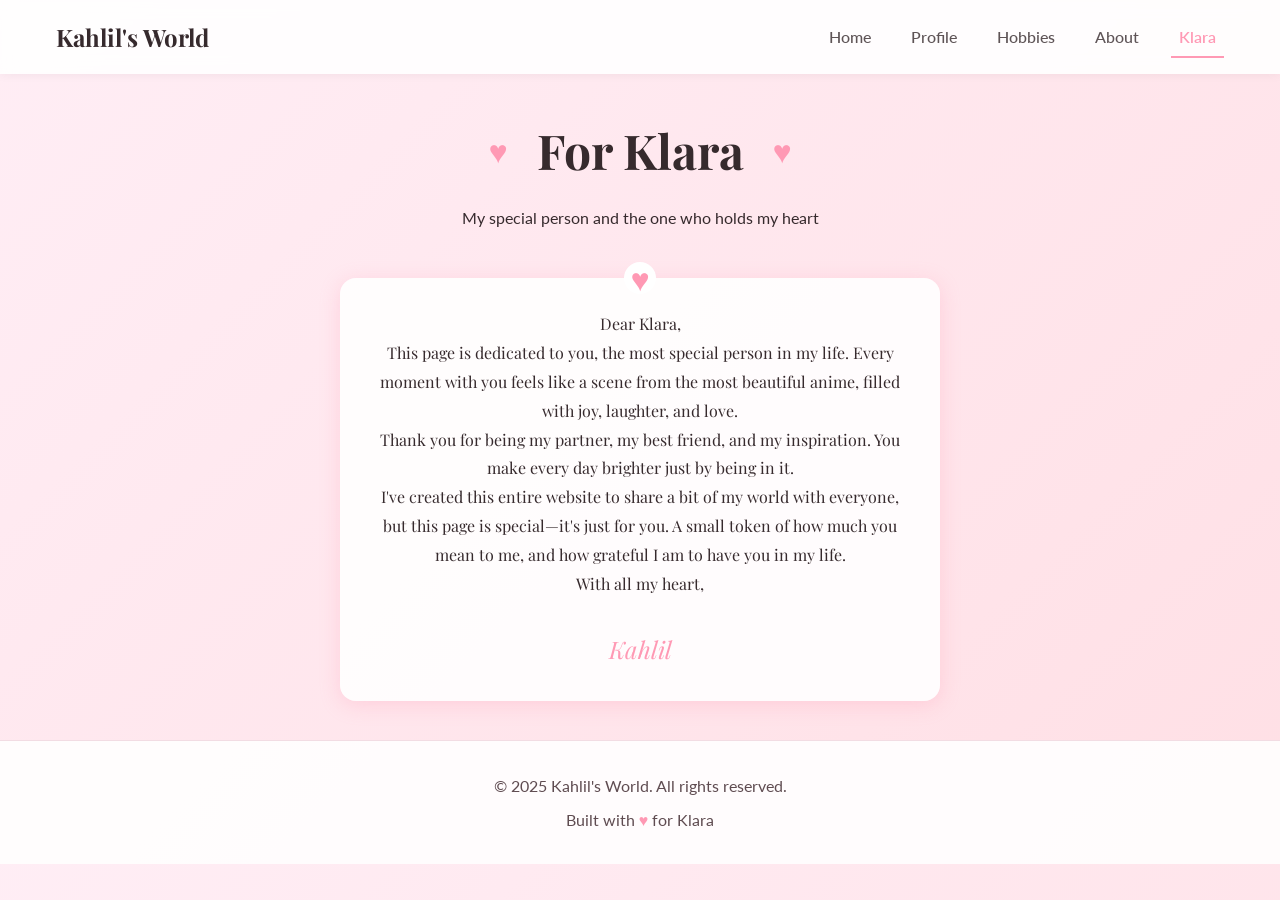
==== public/lovable.html @ 91646321 "Refactor: Update UI components Update the UI components to improve the overall look and feel." ====
<!DOCTYPE html>
<html lang="en">
<head>
    <meta charset="UTF-8">
    <meta name="viewport" content="width=device-width, initial-scale=1.0">
    <title>For Klara - Kahlil's World</title>
    <link rel="stylesheet" href="https://fonts.googleapis.com/css2?family=Playfair+Display:wght@400;500;600;700&display=swap">
    <link rel="stylesheet" href="https://fonts.googleapis.com/css2?family=Lato:wght@300;400;700&display=swap">
    <link rel="stylesheet" href="https://fonts.googleapis.com/css2?family=M+PLUS+Rounded+1c:wght@300;400;500;700&display=swap">
    <link rel="stylesheet" href="styles.css">
    <style>
        /* Additional page-specific styles for Klara's page */
        .lovable-page {
            background: linear-gradient(135deg, rgba(255,220,235,0.5) 0%, rgba(255,192,203,0.5) 100%);
        }
        
        .lovable-header {
            text-align: center;
            margin-bottom: 3rem;
        }
        
        .heart-title {
            font-size: 3rem;
            margin-bottom: 1rem;
            position: relative;
            display: inline-block;
        }
        
        .heart-title::before,
        .heart-title::after {
            content: "♥";
            color: #FF99B4;
            position: absolute;
            top: 50%;
            transform: translateY(-50%);
            font-size: 2rem;
        }
        
        .heart-title::before {
            left: -3rem;
        }
        
        .heart-title::after {
            right: -3rem;
        }
        
        .love-message {
            max-width: 600px;
            margin: 0 auto;
            padding: 2rem;
            background-color: rgba(255, 255, 255, 0.9);
            border-radius: 1rem;
            box-shadow: 0 4px 20px rgba(255, 153, 180, 0.3);
            text-align: center;
            position: relative;
        }
        
        .love-message::before {
            content: "♥";
            position: absolute;
            top: -1rem;
            left: 50%;
            transform: translateX(-50%);
            color: #FF99B4;
            font-size: 2rem;
            background: white;
            width: 2rem;
            height: 2rem;
            border-radius: 50%;
            display: flex;
            align-items: center;
            justify-content: center;
        }
        
        .love-letter {
            font-family: 'Playfair Display', serif;
            line-height: 1.8;
            margin-bottom: 2rem;
        }
        
        .signature {
            font-family: 'Playfair Display', serif;
            font-style: italic;
            font-size: 1.5rem;
            margin-top: 2rem;
            color: #FF99B4;
        }
    </style>
</head>
<body class="heart-cursor lovable-page">
    <nav class="navbar">
        <div class="container">
            <a href="index.html" class="logo">Kahlil's World</a>
            <div class="nav-links">
                <a href="index.html" class="nav-link">Home</a>
                <a href="profile.html" class="nav-link">Profile</a>
                <a href="hobbies.html" class="nav-link">Hobbies</a>
                <a href="about.html" class="nav-link">About</a>
                <a href="lovable.html" class="nav-link special active">Klara</a>
            </div>
        </div>
    </nav>
    
    <main class="main">
        <div class="page-container">
            <div class="lovable-header">
                <h1 class="heart-title">For Klara</h1>
                <p class="subtitle">My special person and the one who holds my heart</p>
            </div>
            
            <div class="love-message">
                <div class="love-letter">
                    <p>Dear Klara,</p>
                    <p>
                        This page is dedicated to you, the most special person in my life. 
                        Every moment with you feels like a scene from the most beautiful anime, 
                        filled with joy, laughter, and love.
                    </p>
                    <p>
                        Thank you for being my partner, my best friend, and my inspiration. 
                        You make every day brighter just by being in it.
                    </p>
                    <p>
                        I've created this entire website to share a bit of my world with everyone, 
                        but this page is special—it's just for you. A small token of how much you 
                        mean to me, and how grateful I am to have you in my life.
                    </p>
                    <p>
                        With all my heart,
                    </p>
                </div>
                <div class="signature">Kahlil</div>
            </div>
        </div>
    </main>
    
    <footer class="footer">
        <div class="container">
            <div class="footer-content">
                <p>© 2025 Kahlil's World. All rights reserved.</p>
                <p>Built with <span class="heart">♥</span> for Klara</p>
            </div>
        </div>
    </footer>
</body>
</html>
---- public/styles.css ----
/* Base styles */
:root {
  --background: #fffafb;
  --foreground: #362a2d;
  --card: #fffafb;
  --card-foreground: #362a2d;
  --popover: #ffffff;
  --popover-foreground: #362a2d;
  --primary: #ff99b4;
  --primary-foreground: #ffffff;
  --secondary: #fff9cc;
  --secondary-foreground: #33302b;
  --muted: #f8e6ea;
  --muted-foreground: #5f4c51;
  --accent: #e9ddff;
  --accent-foreground: #3d3147;
  --destructive: #f43f5e;
  --destructive-foreground: #f8fafc;
  --border: #f2dce3;
  --input: #f2dce3;
  --ring: #ff99b4;
  --radius: 0.75rem;
  
  /* Anime theme colors */
  --anime-pink: #ff99b4;
  --anime-rose: #ff7096;
  --anime-blue: #9cd3ff;
  --anime-purple: #c7a0ff;
  --anime-cream: #fff9e0;
  --anime-yellow: #ffe799;
  --anime-mint: #c2f0e3;
}

* {
  margin: 0;
  padding: 0;
  box-sizing: border-box;
}

html {
  scroll-behavior: smooth;
}

body {
  font-family: 'Lato', sans-serif;
  background-color: var(--background);
  color: var(--foreground);
  line-height: 1.6;
  background-image: 
    linear-gradient(to right, rgba(255,214,224,0.3) 1px, transparent 1px),
    linear-gradient(to bottom, rgba(255,214,224,0.3) 1px, transparent 1px);
  background-size: 20px 20px;
}

h1, h2, h3, h4 {
  font-family: 'Playfair Display', serif;
  font-weight: 700;
}

a {
  text-decoration: none;
  color: inherit;
}

.container {
  width: 100%;
  max-width: 1200px;
  margin: 0 auto;
  padding: 0 1rem;
}

/* Heart cursor */
.heart-cursor {
  cursor: url("data:image/svg+xml;utf8,<svg xmlns='http://www.w3.org/2000/svg' width='24' height='24' viewBox='0 0 24 24' fill='%23FFD6E0' stroke='%23FF99B4' stroke-width='2'><path d='M20.84 4.61a5.5 5.5 0 0 0-7.78 0L12 5.67l-1.06-1.06a5.5 5.5 0 0 0-7.78 7.78l1.06 1.06L12 21.23l7.78-7.78 1.06-1.06a5.5 5.5 0 0 0 0-7.78z'></path></svg>"), auto;
}

/* Navbar */
.navbar {
  position: fixed;
  top: 0;
  left: 0;
  right: 0;
  background-color: rgba(255, 255, 255, 0.9);
  backdrop-filter: blur(8px);
  -webkit-backdrop-filter: blur(8px);
  z-index: 100;
  box-shadow: 0 1px 10px rgba(0, 0, 0, 0.05);
  padding: 1rem 0;
}

.navbar .container {
  display: flex;
  justify-content: space-between;
  align-items: center;
}

.logo {
  font-family: 'Playfair Display', serif;
  font-size: 1.5rem;
  font-weight: 700;
  color: var(--foreground);
  transition: color 0.3s;
}

.logo:hover {
  color: var(--anime-pink);
}

.nav-links {
  display: flex;
  gap: 1.5rem;
}

.nav-link {
  position: relative;
  padding: 0.5rem;
  color: var(--foreground);
  opacity: 0.8;
  font-weight: 500;
  transition: opacity 0.3s;
}

.nav-link::after {
  content: '';
  position: absolute;
  bottom: 0;
  left: 0;
  width: 0;
  height: 2px;
  background-color: var(--anime-pink);
  transition: width 0.3s;
}

.nav-link:hover {
  opacity: 1;
}

.nav-link:hover::after {
  width: 100%;
}

.nav-link.active {
  opacity: 1;
  font-weight: 600;
}

.nav-link.active::after {
  width: 100%;
}

.nav-link.special {
  color: var(--anime-pink);
}

/* Main content area */
.main {
  padding-top: 5rem;
  min-height: calc(100vh - 4rem - 6rem); /* navbar and footer heights */
}

/* Footer */
.footer {
  background-color: rgba(255, 255, 255, 0.9);
  padding: 2rem 0;
  border-top: 1px solid var(--border);
}

.footer-content {
  display: flex;
  flex-direction: column;
  justify-content: center;
  align-items: center;
  gap: 0.5rem;
  text-align: center;
  color: var(--muted-foreground);
}

.heart {
  color: var(--anime-pink);
  animation: heartbeat 1.5s infinite;
}

/* Page container */
.page-container {
  padding: 2rem 1rem;
}

.max-width-container {
  max-width: 1000px;
  margin: 0 auto;
}

/* Page header */
.page-header {
  display: flex;
  align-items: center;
  margin-bottom: 2.5rem;
  padding-bottom: 1rem;
  border-bottom: 1px solid var(--border);
}

.page-header-icon {
  margin-right: 1rem;
}

.icon-pink {
  color: var(--anime-pink);
}

.icon-blue {
  color: var(--anime-blue);
}

.icon-purple {
  color: var(--anime-purple);
}

.page-title {
  font-size: 2.5rem;
  margin-bottom: 0.5rem;
}

.page-subtitle {
  color: var(--muted-foreground);
  font-size: 1.1rem;
}

/* Hero section (index page) */
.hero-section {
  position: relative;
  height: 100vh;
  display: flex;
  align-items: center;
  justify-content: center;
  overflow: hidden;
}

.hero-background {
  position: absolute;
  inset: 0;
  background: linear-gradient(to right, rgba(255,153,180,0.2), rgba(199,160,255,0.2));
  animation: pulse-soft 10s infinite;
}

.floating-hearts-container {
  position: absolute;
  inset: 0;
  pointer-events: none;
  overflow: hidden;
}

.floating-heart {
  position: absolute;
  opacity: 0;
  animation: heart-float 3s ease-out forwards;
}

.hero-content {
  position: relative;
  text-align: center;
  z-index: 10;
  padding: 0 1rem;
}

.hero-title {
  font-size: 3rem;
  margin-bottom: 1.5rem;
  line-height: 1.2;
}

.hero-title span {
  display: block;
}

.gradient-text {
  background: linear-gradient(to right, var(--anime-pink), var(--anime-purple));
  -webkit-background-clip: text;
  background-clip: text;
  color: transparent;
}

.hero-subtitle {
  font-size: 1.25rem;
  max-width: 36rem;
  margin: 0 auto 2.5rem;
  color: var(--muted-foreground);
}

.hero-buttons {
  display: flex;
  flex-wrap: wrap;
  justify-content: center;
  gap: 1rem;
}

/* Feature cards (index page) */
.features-section {
  padding: 5rem 0;
  background-color: rgba(255, 249, 224, 0.3);
}

.section-title {
  text-align: center;
  font-size: 2.5rem;
  margin-bottom: 3rem;
}

.feature-cards {
  display: grid;
  grid-template-columns: repeat(auto-fit, minmax(250px, 1fr));
  gap: 2rem;
}

.feature-card {
  border-radius: var(--radius);
  padding: 1.5rem;
  transition: all 0.3s;
  animation: float 6s ease-in-out infinite;
}

.pink-hover {
  background-color: rgba(255, 153, 180, 0.1);
}

.pink-hover:hover {
  background-color: rgba(255, 153, 180, 0.2);
}

.blue-hover {
  background-color: rgba(156, 211, 255, 0.1);
}

.blue-hover:hover {
  background-color: rgba(156, 211, 255, 0.2);
}

.purple-hover {
  background-color: rgba(199, 160, 255, 0.1);
}

.purple-hover:hover {
  background-color: rgba(199, 160, 255, 0.2);
}

.card-title {
  font-size: 1.5rem;
  margin-bottom: 0.75rem;
}

.card-description {
  color: var(--muted-foreground);
  margin-bottom: 1rem;
}

.card-link {
  display: flex;
  align-items: center;
  color: var(--primary);
  font-weight: 500;
}

.card-link svg {
  margin-left: 0.5rem;
}

/* Special section (index page) */
.special-section {
  padding: 5rem 0;
}

.special-card {
  background-color: white;
  border-radius: var(--radius);
  box-shadow: 0 4px 20px rgba(0, 0, 0, 0.05);
  overflow: hidden;
  display: flex;
  flex-direction: column;
}

@media (min-width: 768px) {
  .special-card {
    flex-direction: row;
  }
}

.special-content {
  flex: 1;
  padding: 2rem;
  display: flex;
  flex-direction: column;
  justify-content: center;
}

.special-title {
  font-size: 2rem;
  margin-bottom: 1rem;
}

.special-description {
  color: var(--muted-foreground);
  margin-bottom: 1.5rem;
  font-size: 1.1rem;
}

.special-link {
  display: inline-flex;
  align-items: center;
  color: var(--anime-pink);
  font-weight: 500;
  transition: color 0.3s;
}

.special-link:hover {
  color: var(--anime-rose);
}

.special-link svg {
  margin-left: 0.5rem;
}

.special-visual {
  flex: 1;
  background: linear-gradient(to bottom right, var(--anime-pink), var(--anime-purple));
  display: flex;
  align-items: center;
  justify-content: center;
  padding: 2rem;
  min-height: 16rem;
}

.heart-icon {
  color: white;
  animation: pulse-soft 3s infinite;
}

/* Profile page styles */
.profile-card {
  background-color: rgba(255, 255, 255, 0.9);
  backdrop-filter: blur(10px);
  border-radius: var(--radius);
  overflow: hidden;
  box-shadow: 0 4px 20px rgba(0, 0, 0, 0.05);
  display: flex;
  flex-direction: column;
}

@media (min-width: 768px) {
  .profile-card {
    flex-direction: row;
  }
}

.profile-left {
  padding: 1.5rem;
  display: flex;
  flex-direction: column;
  align-items: center;
  justify-content: center;
  background: linear-gradient(to bottom, rgba(255, 153, 180, 0.5), rgba(199, 160, 255, 0.5));
}

@media (min-width: 768px) {
  .profile-left {
    width: 33.333%;
  }
}

.profile-image-container {
  position: relative;
  margin-bottom: 1rem;
}

.profile-image {
  width: 12rem;
  height: 12rem;
  border-radius: 50%;
  border: 4px solid white;
  overflow: hidden;
}

.profile-initial {
  width: 100%;
  height: 100%;
  display: flex;
  align-items: center;
  justify-content: center;
  background: linear-gradient(to bottom right, var(--anime-blue), var(--anime-purple));
  color: white;
  font-size: 5rem;
  font-weight: 700;
}

.profile-badge {
  position: absolute;
  bottom: -0.5rem;
  right: -0.5rem;
  background-color: var(--anime-pink);
  border-radius: 50%;
  padding: 0.5rem;
  display: flex;
  align-items: center;
  justify-content: center;
}

.profile-badge svg {
  width: 1.5rem;
  height: 1.5rem;
  color: white;
}

.profile-name {
  font-size: 1.5rem;
  text-align: center;
}

.profile-right {
  padding: 1.5rem;
  flex: 1;
}

@media (min-width: 768px) {
  .profile-right {
    padding: 2rem;
  }
}

.section-title {
  font-size: 1.25rem;
  padding-bottom: 0.5rem;
  margin-bottom: 1rem;
  border-bottom: 1px solid rgba(255, 153, 180, 0.3);
}

.profile-details {
  display: flex;
  flex-direction: column;
  gap: 1rem;
  margin-bottom: 2rem;
}

.profile-detail {
  display: flex;
  align-items: center;
}

.detail-icon {
  margin-right: 0.75rem;
}

.detail-label {
  font-size: 0.875rem;
  color: var(--muted-foreground);
}

.detail-value {
  font-weight: 500;
}

.about-me-section {
  margin-top: 2rem;
}

.about-text {
  color: rgba(var(--foreground), 0.8);
  line-height: 1.8;
}

/* Hobbies page styles */
.hobby-cards {
  display: grid;
  grid-template-columns: repeat(auto-fit, minmax(250px, 1fr));
  gap: 2rem;
  margin-bottom: 4rem;
}

.hobby-card {
  border-radius: var(--radius);
  padding: 1.5rem;
  text-align: center;
  transition: all 0.3s;
  animation: float 6s ease-in-out infinite;
}

.pink-bg {
  background-color: rgba(255, 153, 180, 0.1);
}

.pink-bg:hover {
  background-color: rgba(255, 153, 180, 0.2);
}

.blue-bg {
  background-color: rgba(156, 211, 255, 0.1);
}

.blue-bg:hover {
  background-color: rgba(156, 211, 255, 0.2);
}

.purple-bg {
  background-color: rgba(199, 160, 255, 0.1);
}

.purple-bg:hover {
  background-color: rgba(199, 160, 255, 0.2);
}

.hobby-icon {
  margin-bottom: 1rem;
  display: flex;
  justify-content: center;
}

.hobby-title {
  font-size: 1.25rem;
  margin-bottom: 0.75rem;
}

.hobby-description {
  color: var(--muted-foreground);
}

.favorites-section {
  background-color: rgba(255, 255, 255, 0.8);
  backdrop-filter: blur(10px);
  border-radius: var(--radius);
  padding: 2rem;
  border: 1px solid rgba(255, 153, 180, 0.3);
  box-shadow: 0 4px 15px rgba(0, 0, 0, 0.05);
}

.favorites-title {
  font-size: 1.5rem;
  text-align: center;
  margin-bottom: 2rem;
}

.favorites-lists {
  display: grid;
  grid-template-columns: repeat(auto-fit, minmax(200px, 1fr));
  gap: 2rem;
}

.list-title {
  font-size: 1.125rem;
  text-align: center;
  margin-bottom: 0.75rem;
}

.favorites-items {
  list-style: none;
}

.favorite-item {
  display: flex;
  align-items: center;
  margin-bottom: 0.5rem;
}

.favorite-item::before {
  content: '';
  display: inline-block;
  width: 0.5rem;
  height: 0.5rem;
  background-color: var(--anime-pink);
  border-radius: 50%;
  margin-right: 0.5rem;
}

/* About page styles */
.about-grid {
  display: grid;
  grid-template-columns: repeat(auto-fit, minmax(300px, 1fr));
  gap: 2rem;
  margin-bottom: 3rem;
}

.about-card {
  background-color: rgba(255, 255, 255, 0.9);
  backdrop-filter: blur(10px);
  border-radius: var(--radius);
  overflow: hidden;
  box-shadow: 0 4px 15px rgba(0, 0, 0, 0.05);
  padding: 1.5rem;
}

.about-card-header {
  display: flex;
  align-items: center;
  margin-bottom: 1rem;
}

.about-card-header svg {
  margin-right: 0.75rem;
}

.about-card-title {
  font-size: 1.5rem;
}

.about-card-text {
  color: rgba(var(--foreground), 0.8);
  line-height: 1.8;
  margin-bottom: 1rem;
}

.quote-box {
  padding: 1rem;
  border-radius: 0.5rem;
}

.quote-box.blue {
  background-color: rgba(156, 211, 255, 0.1);
}

.quote-box.purple {
  background-color: rgba(199, 160, 255, 0.1);
}

.quote-text {
  font-style: italic;
  font-size: 0.875rem;
}

.more-about-section {
  background-color: rgba(255, 255, 255, 0.8);
  backdrop-filter: blur(10px);
  border-radius: var(--radius);
  padding: 2rem;
  border: 1px solid rgba(255, 153, 180, 0.3);
  box-shadow: 0 4px 15px rgba(0, 0, 0, 0.05);
}

.more-about-title {
  font-size: 1.5rem;
  text-align: center;
  margin-bottom: 1.5rem;
}

.about-facts {
  display: grid;
  grid-template-columns: repeat(auto-fit, minmax(200px, 1fr));
  gap: 1.5rem;
}

.fact-card {
  border-radius: 0.5rem;
  padding: 1rem;
}

.fact-card.cream {
  background-color: rgba(255, 249, 224, 0.5);
}

.fact-card.pink {
  background-color: rgba(255, 153, 180, 0.2);
}

.fact-card.blue {
  background-color: rgba(156, 211, 255, 0.2);
}

.fact-card.purple {
  background-color: rgba(199, 160, 255, 0.2);
}

.fact-card.yellow {
  background-color: rgba(255, 231, 153, 0.3);
}

.fact-card.mint {
  background-color: rgba(194, 240, 227, 0.5);
}

.fact-title {
  font-weight: 700;
  margin-bottom: 0.5rem;
}

.fact-text {
  font-size: 0.875rem;
}

.fact-text.italic {
  font-style: italic;
}

/* Button styles */
.anime-button {
  display: inline-flex;
  align-items: center;
  background-color: var(--anime-pink);
  color: white;
  padding: 0.75rem 1.5rem;
  border-radius: 9999px;
  font-weight: 500;
  box-shadow: 0 4px 10px rgba(255, 153, 180, 0.3);
  transition: all 0.3s;
}

.anime-button:hover {
  background-color: var(--anime-rose);
  box-shadow: 0 6px 15px rgba(255, 153, 180, 0.4);
}

.anime-button svg {
  margin-left: 0.5rem;
}

.anime-button.purple {
  background-color: var(--anime-purple);
  box-shadow: 0 4px 10px rgba(199, 160, 255, 0.3);
}

.anime-button.purple:hover {
  background-color: #b68dff;
  box-shadow: 0 6px 15px rgba(199, 160, 255, 0.4);
}

.anime-button.purple svg {
  margin-right: 0.5rem;
  margin-left: 0;
}

/* Animations */
@keyframes float {
  0%, 100% {
    transform: translateY(0);
  }
  50% {
    transform: translateY(-10px);
  }
}

@keyframes pulse-soft {
  0%, 100% {
    opacity: 1;
  }
  50% {
    opacity: 0.8;
  }
}

@keyframes heartbeat {
  0%, 100% {
    transform: scale(1);
  }
  50% {
    transform: scale(1.2);
  }
}

@keyframes heart-float {
  0% {
    opacity: 0;
    transform: translate(0, 0);
  }
  10% {
    opacity: 1;
  }
  100% {
    opacity: 0;
    transform: translate(var(--tx, 100px), var(--ty, -100px));
  }
}

/* Fade-in animations for index page */
.fade-in {
  opacity: 0;
  transform: translateY(20px);
  transition: opacity 1s ease, transform 1s ease;
}

.fade-in.visible {
  opacity: 1;
  transform: translateY(0);
}

/* Responsive adjustments */
@media (max-width: 768px) {
  .hero-title {
    font-size: 2.5rem;
  }
  
  .hero-subtitle {
    font-size: 1.1rem;
  }
  
  .page-title {
    font-size: 2rem;
  }
  
  .section-title {
    font-size: 2rem;
  }
  
  .special-title {
    font-size: 1.5rem;
  }
}

@media (max-width: 480px) {
  .hero-title {
    font-size: 2rem;
  }
  
  .hero-buttons {
    flex-direction: column;
    align-items: center;
  }
  
  .nav-links {
    gap: 0.75rem;
  }
  
  .nav-link {
    font-size: 0.875rem;
  }
}
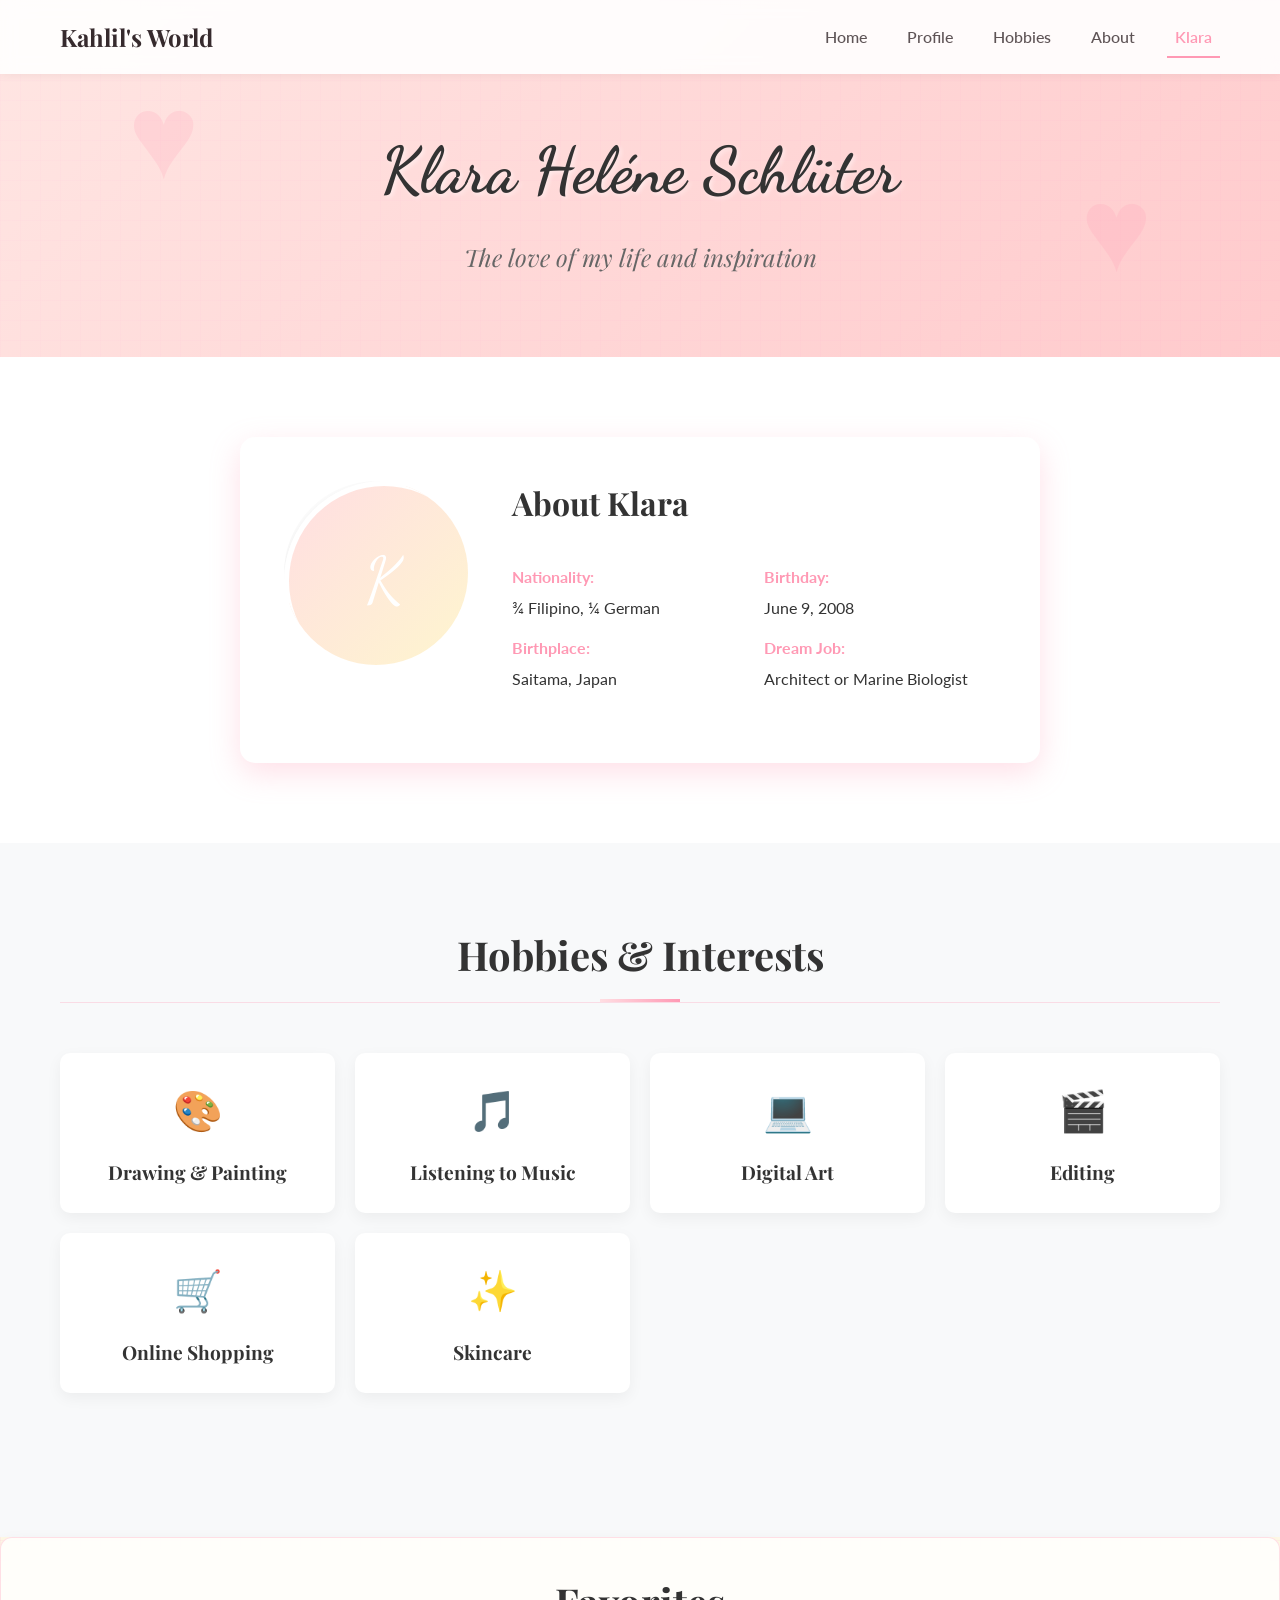
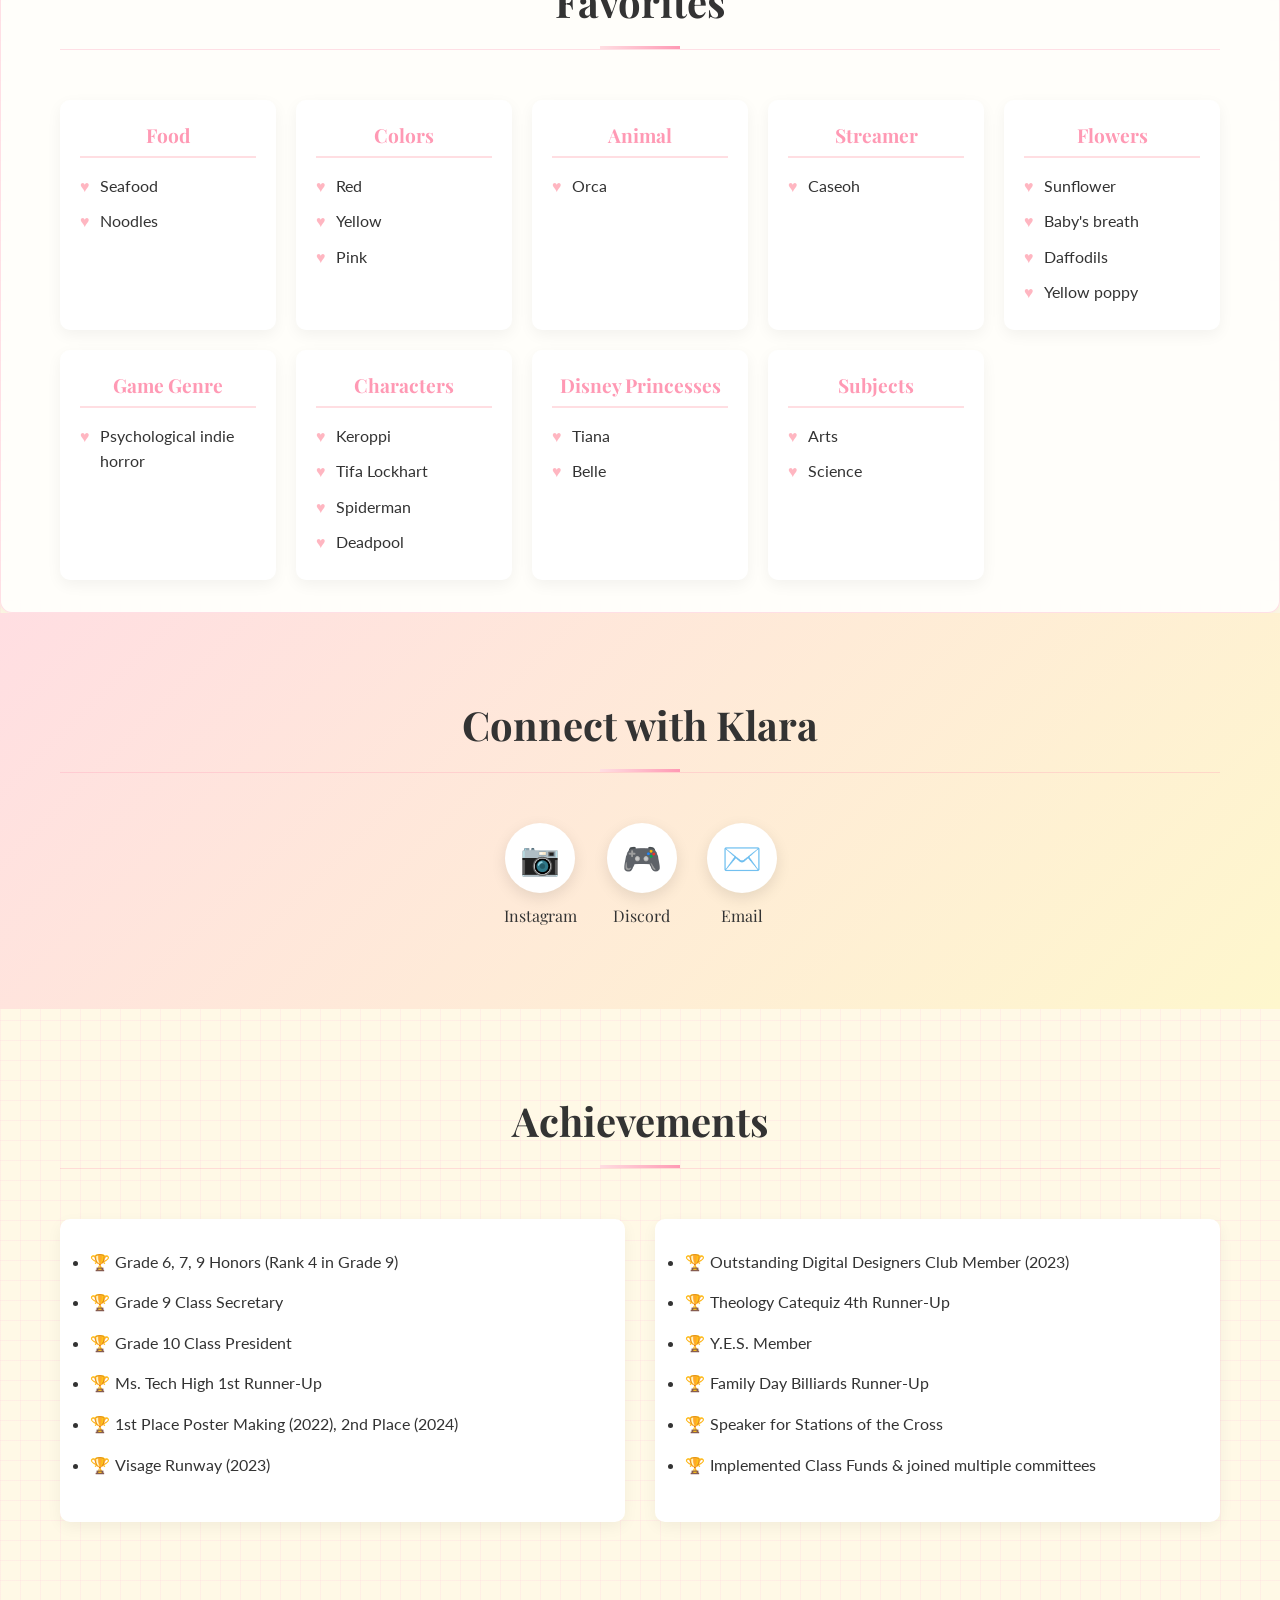
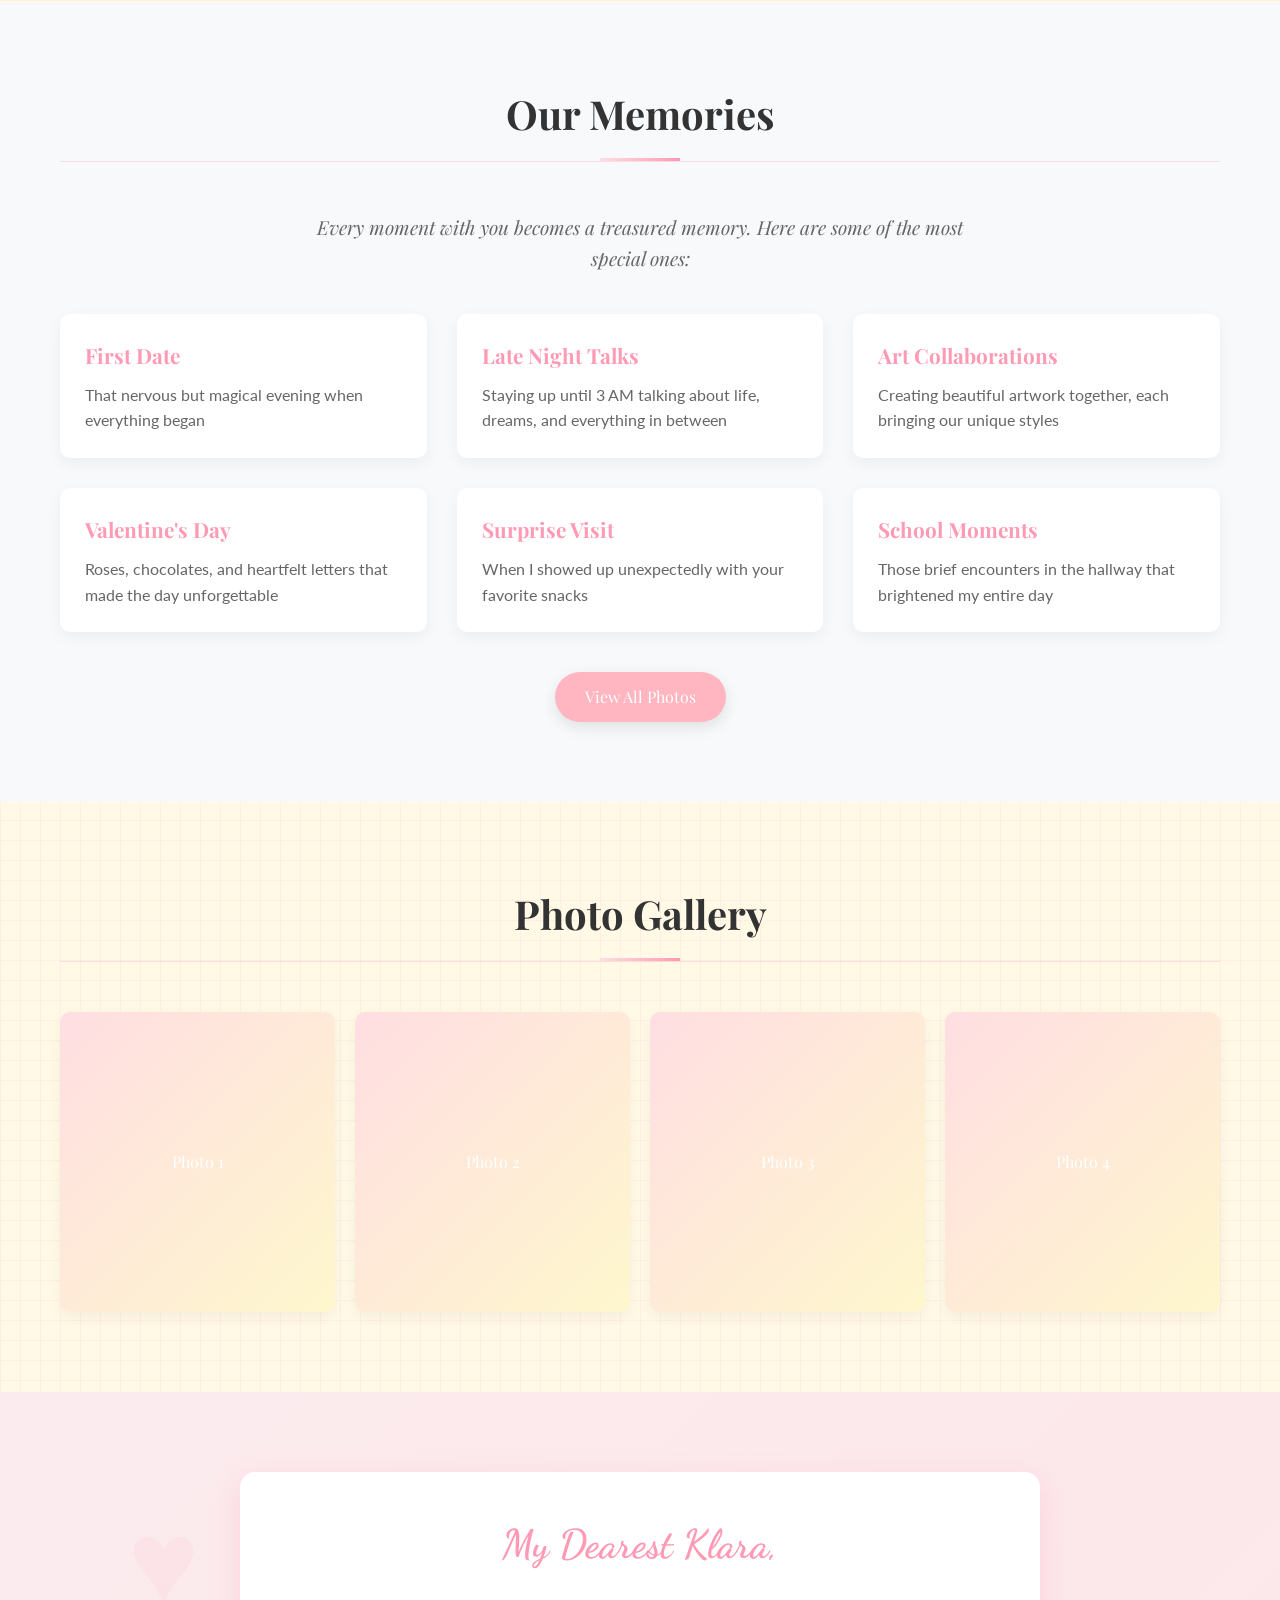
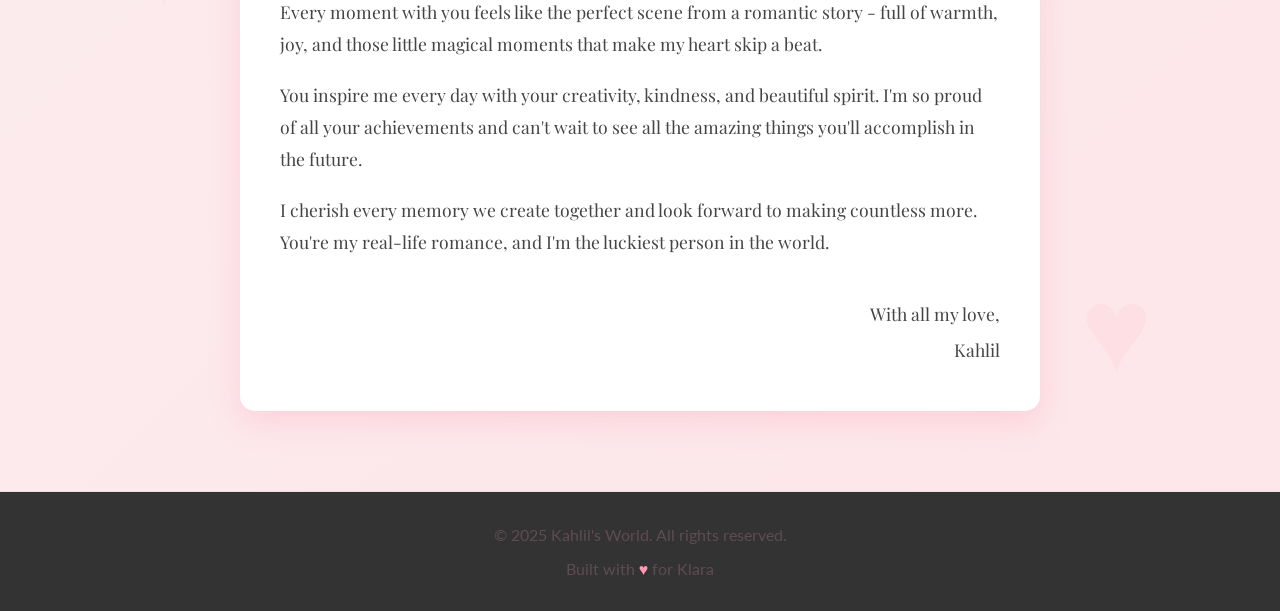
==== commit 7601fb27: "feat: Create Klara's dedicated page Implement a romantic and elegant HTML/CSS page for Klara, includ" ====
--- a/public/lovable.html
+++ b/public/lovable.html
@@ -6,89 +6,12 @@
     <meta name="viewport" content="width=device-width, initial-scale=1.0">
     <title>For Klara - Kahlil's World</title>
     <link rel="stylesheet" href="https://fonts.googleapis.com/css2?family=Playfair+Display:wght@400;500;600;700&display=swap">
+    <link rel="stylesheet" href="https://fonts.googleapis.com/css2?family=Dancing+Script:wght@400;500;600;700&display=swap">
     <link rel="stylesheet" href="https://fonts.googleapis.com/css2?family=Lato:wght@300;400;700&display=swap">
-    <link rel="stylesheet" href="https://fonts.googleapis.com/css2?family=M+PLUS+Rounded+1c:wght@300;400;500;700&display=swap">
     <link rel="stylesheet" href="styles.css">
-    <style>
-        /* Additional page-specific styles for Klara's page */
-        .lovable-page {
-            background: linear-gradient(135deg, rgba(255,220,235,0.5) 0%, rgba(255,192,203,0.5) 100%);
-        }
-        
-        .lovable-header {
-            text-align: center;
-            margin-bottom: 3rem;
-        }
-        
-        .heart-title {
-            font-size: 3rem;
-            margin-bottom: 1rem;
-            position: relative;
-            display: inline-block;
-        }
-        
-        .heart-title::before,
-        .heart-title::after {
-            content: "♥";
-            color: #FF99B4;
-            position: absolute;
-            top: 50%;
-            transform: translateY(-50%);
-            font-size: 2rem;
-        }
-        
-        .heart-title::before {
-            left: -3rem;
-        }
-        
-        .heart-title::after {
-            right: -3rem;
-        }
-        
-        .love-message {
-            max-width: 600px;
-            margin: 0 auto;
-            padding: 2rem;
-            background-color: rgba(255, 255, 255, 0.9);
-            border-radius: 1rem;
-            box-shadow: 0 4px 20px rgba(255, 153, 180, 0.3);
-            text-align: center;
-            position: relative;
-        }
-        
-        .love-message::before {
-            content: "♥";
-            position: absolute;
-            top: -1rem;
-            left: 50%;
-            transform: translateX(-50%);
-            color: #FF99B4;
-            font-size: 2rem;
-            background: white;
-            width: 2rem;
-            height: 2rem;
-            border-radius: 50%;
-            display: flex;
-            align-items: center;
-            justify-content: center;
-        }
-        
-        .love-letter {
-            font-family: 'Playfair Display', serif;
-            line-height: 1.8;
-            margin-bottom: 2rem;
-        }
-        
-        .signature {
-            font-family: 'Playfair Display', serif;
-            font-style: italic;
-            font-size: 1.5rem;
-            margin-top: 2rem;
-            color: #FF99B4;
-        }
-    </style>
+    <link rel="stylesheet" href="klara.css">
 </head>
-<body class="heart-cursor lovable-page">
+<body>
     <nav class="navbar">
         <div class="container">
             <a href="index.html" class="logo">Kahlil's World</a>
@@ -102,37 +25,290 @@
         </div>
     </nav>
     
-    <main class="main">
-        <div class="page-container">
-            <div class="lovable-header">
-                <h1 class="heart-title">For Klara</h1>
-                <p class="subtitle">My special person and the one who holds my heart</p>
-            </div>
-            
-            <div class="love-message">
+    <header class="klara-header">
+        <div class="container">
+            <div class="header-content">
+                <h1 class="klara-title">Klara Heléne Schlüter</h1>
+                <p class="subtitle">The love of my life and inspiration</p>
+            </div>
+        </div>
+    </header>
+    
+    <main>
+        <section class="profile-section">
+            <div class="container">
+                <div class="profile-card">
+                    <div class="profile-image">
+                        <div class="image-placeholder">K</div>
+                    </div>
+                    <div class="profile-details">
+                        <h2>About Klara</h2>
+                        <div class="info-grid">
+                            <div class="info-item">
+                                <span class="info-label">Nationality:</span>
+                                <span class="info-value">¾ Filipino, ¼ German</span>
+                            </div>
+                            <div class="info-item">
+                                <span class="info-label">Birthday:</span>
+                                <span class="info-value">June 9, 2008</span>
+                            </div>
+                            <div class="info-item">
+                                <span class="info-label">Birthplace:</span>
+                                <span class="info-value">Saitama, Japan</span>
+                            </div>
+                            <div class="info-item">
+                                <span class="info-label">Dream Job:</span>
+                                <span class="info-value">Architect or Marine Biologist</span>
+                            </div>
+                        </div>
+                    </div>
+                </div>
+            </div>
+        </section>
+        
+        <section class="hobbies-section">
+            <div class="container">
+                <h2 class="section-title">Hobbies & Interests</h2>
+                <div class="hobby-cards">
+                    <div class="hobby-card">
+                        <div class="hobby-icon">🎨</div>
+                        <h3>Drawing & Painting</h3>
+                    </div>
+                    <div class="hobby-card">
+                        <div class="hobby-icon">🎵</div>
+                        <h3>Listening to Music</h3>
+                    </div>
+                    <div class="hobby-card">
+                        <div class="hobby-icon">💻</div>
+                        <h3>Digital Art</h3>
+                    </div>
+                    <div class="hobby-card">
+                        <div class="hobby-icon">🎬</div>
+                        <h3>Editing</h3>
+                    </div>
+                    <div class="hobby-card">
+                        <div class="hobby-icon">🛒</div>
+                        <h3>Online Shopping</h3>
+                    </div>
+                    <div class="hobby-card">
+                        <div class="hobby-icon">✨</div>
+                        <h3>Skincare</h3>
+                    </div>
+                </div>
+            </div>
+        </section>
+        
+        <section class="favorites-section">
+            <div class="container">
+                <h2 class="section-title">Favorites</h2>
+                <div class="favorites-grid">
+                    <div class="favorite-card">
+                        <h3>Food</h3>
+                        <ul>
+                            <li>Seafood</li>
+                            <li>Noodles</li>
+                        </ul>
+                    </div>
+                    <div class="favorite-card">
+                        <h3>Colors</h3>
+                        <ul>
+                            <li>Red</li>
+                            <li>Yellow</li>
+                            <li>Pink</li>
+                        </ul>
+                    </div>
+                    <div class="favorite-card">
+                        <h3>Animal</h3>
+                        <ul>
+                            <li>Orca</li>
+                        </ul>
+                    </div>
+                    <div class="favorite-card">
+                        <h3>Streamer</h3>
+                        <ul>
+                            <li>Caseoh</li>
+                        </ul>
+                    </div>
+                    <div class="favorite-card">
+                        <h3>Flowers</h3>
+                        <ul>
+                            <li>Sunflower</li>
+                            <li>Baby's breath</li>
+                            <li>Daffodils</li>
+                            <li>Yellow poppy</li>
+                        </ul>
+                    </div>
+                    <div class="favorite-card">
+                        <h3>Game Genre</h3>
+                        <ul>
+                            <li>Psychological indie horror</li>
+                        </ul>
+                    </div>
+                    <div class="favorite-card">
+                        <h3>Characters</h3>
+                        <ul>
+                            <li>Keroppi</li>
+                            <li>Tifa Lockhart</li>
+                            <li>Spiderman</li>
+                            <li>Deadpool</li>
+                        </ul>
+                    </div>
+                    <div class="favorite-card">
+                        <h3>Disney Princesses</h3>
+                        <ul>
+                            <li>Tiana</li>
+                            <li>Belle</li>
+                        </ul>
+                    </div>
+                    <div class="favorite-card">
+                        <h3>Subjects</h3>
+                        <ul>
+                            <li>Arts</li>
+                            <li>Science</li>
+                        </ul>
+                    </div>
+                </div>
+            </div>
+        </section>
+        
+        <section class="social-section">
+            <div class="container">
+                <h2 class="section-title">Connect with Klara</h2>
+                <div class="social-links">
+                    <a href="#" class="social-link">
+                        <span class="social-icon">📷</span>
+                        <span class="social-name">Instagram</span>
+                    </a>
+                    <a href="#" class="social-link">
+                        <span class="social-icon">🎮</span>
+                        <span class="social-name">Discord</span>
+                    </a>
+                    <a href="#" class="social-link">
+                        <span class="social-icon">✉️</span>
+                        <span class="social-name">Email</span>
+                    </a>
+                </div>
+            </div>
+        </section>
+        
+        <section class="achievements-section">
+            <div class="container">
+                <h2 class="section-title">Achievements</h2>
+                <div class="achievements-grid">
+                    <div class="achievement-column">
+                        <ul class="achievement-list">
+                            <li>Grade 6, 7, 9 Honors (Rank 4 in Grade 9)</li>
+                            <li>Grade 9 Class Secretary</li>
+                            <li>Grade 10 Class President</li>
+                            <li>Ms. Tech High 1st Runner-Up</li>
+                            <li>1st Place Poster Making (2022), 2nd Place (2024)</li>
+                            <li>Visage Runway (2023)</li>
+                        </ul>
+                    </div>
+                    <div class="achievement-column">
+                        <ul class="achievement-list">
+                            <li>Outstanding Digital Designers Club Member (2023)</li>
+                            <li>Theology Catequiz 4th Runner-Up</li>
+                            <li>Y.E.S. Member</li>
+                            <li>Family Day Billiards Runner-Up</li>
+                            <li>Speaker for Stations of the Cross</li>
+                            <li>Implemented Class Funds & joined multiple committees</li>
+                        </ul>
+                    </div>
+                </div>
+            </div>
+        </section>
+        
+        <section class="memories-section">
+            <div class="container">
+                <h2 class="section-title">Our Memories</h2>
+                <div class="memories-text">
+                    <p>Every moment with you becomes a treasured memory. Here are some of the most special ones:</p>
+                </div>
+                <div class="memories-grid">
+                    <div class="memory-card">
+                        <h3>First Date</h3>
+                        <p>That nervous but magical evening when everything began</p>
+                    </div>
+                    <div class="memory-card">
+                        <h3>Late Night Talks</h3>
+                        <p>Staying up until 3 AM talking about life, dreams, and everything in between</p>
+                    </div>
+                    <div class="memory-card">
+                        <h3>Art Collaborations</h3>
+                        <p>Creating beautiful artwork together, each bringing our unique styles</p>
+                    </div>
+                    <div class="memory-card">
+                        <h3>Valentine's Day</h3>
+                        <p>Roses, chocolates, and heartfelt letters that made the day unforgettable</p>
+                    </div>
+                    <div class="memory-card">
+                        <h3>Surprise Visit</h3>
+                        <p>When I showed up unexpectedly with your favorite snacks</p>
+                    </div>
+                    <div class="memory-card">
+                        <h3>School Moments</h3>
+                        <p>Those brief encounters in the hallway that brightened my entire day</p>
+                    </div>
+                </div>
+                <div class="view-all-photos">
+                    <a href="photos.html" class="photos-link">View All Photos</a>
+                </div>
+            </div>
+        </section>
+        
+        <section class="gallery-section">
+            <div class="container">
+                <h2 class="section-title">Photo Gallery</h2>
+                <div class="gallery-grid">
+                    <div class="gallery-item">
+                        <div class="photo-placeholder">
+                            <span>Photo 1</span>
+                        </div>
+                    </div>
+                    <div class="gallery-item">
+                        <div class="photo-placeholder">
+                            <span>Photo 2</span>
+                        </div>
+                    </div>
+                    <div class="gallery-item">
+                        <div class="photo-placeholder">
+                            <span>Photo 3</span>
+                        </div>
+                    </div>
+                    <div class="gallery-item">
+                        <div class="photo-placeholder">
+                            <span>Photo 4</span>
+                        </div>
+                    </div>
+                </div>
+            </div>
+        </section>
+        
+        <section class="message-section">
+            <div class="container">
                 <div class="love-letter">
-                    <p>Dear Klara,</p>
+                    <h2>My Dearest Klara,</h2>
                     <p>
-                        This page is dedicated to you, the most special person in my life. 
-                        Every moment with you feels like a scene from the most beautiful anime, 
-                        filled with joy, laughter, and love.
+                        Every moment with you feels like the perfect scene from a romantic story - full of warmth, 
+                        joy, and those little magical moments that make my heart skip a beat.
                     </p>
                     <p>
-                        Thank you for being my partner, my best friend, and my inspiration. 
-                        You make every day brighter just by being in it.
+                        You inspire me every day with your creativity, kindness, and beautiful spirit.
+                        I'm so proud of all your achievements and can't wait to see all the amazing 
+                        things you'll accomplish in the future.
                     </p>
                     <p>
-                        I've created this entire website to share a bit of my world with everyone, 
-                        but this page is special—it's just for you. A small token of how much you 
-                        mean to me, and how grateful I am to have you in my life.
+                        I cherish every memory we create together and look forward to making countless more.
+                        You're my real-life romance, and I'm the luckiest person in the world.
                     </p>
-                    <p>
-                        With all my heart,
-                    </p>
-                </div>
-                <div class="signature">Kahlil</div>
-            </div>
-        </div>
+                    <div class="signature">
+                        <p>With all my love,</p>
+                        <p class="sign">Kahlil</p>
+                    </div>
+                </div>
+            </div>
+        </section>
     </main>
     
     <footer class="footer">
--- a/public/klara.css
+++ b/public/klara.css
@@ -0,0 +1,769 @@
+
+/* Klara Page Specific Styles */
+:root {
+    --pink-light: #FFDEE2;
+    --pink-medium: #FFB6C1;
+    --pink-dark: #FF99B4;
+    --yellow-light: #FEF7CD;
+    --yellow-medium: #FFEAA7;
+    --cream: #FFF9E6;
+    --gray-light: #F8F9FA;
+    --shadow: rgba(255, 153, 180, 0.3);
+}
+
+body {
+    font-family: 'Lato', sans-serif;
+    background-color: var(--cream);
+    color: #333;
+    line-height: 1.6;
+    position: relative;
+    overflow-x: hidden;
+    cursor: url("data:image/svg+xml,%3Csvg width='24' height='24' viewBox='0 0 24 24' fill='none' xmlns='http://www.w3.org/2000/svg'%3E%3Cpath d='M12 21.35l-1.45-1.32C5.4 15.36 2 12.28 2 8.5 2 5.42 4.42 3 7.5 3c1.74 0 3.41.81 4.5 2.09C13.09 3.81 14.76 3 16.5 3 19.58 3 22 5.42 22 8.5c0 3.78-3.4 6.86-8.55 11.54L12 21.35z' fill='%23FF99B4'/%3E%3C/svg%3E"), auto;
+}
+
+.container {
+    max-width: 1200px;
+    margin: 0 auto;
+    padding: 0 20px;
+}
+
+/* Header Styles */
+.klara-header {
+    background: linear-gradient(135deg, rgba(255,222,226,0.7) 0%, rgba(255,182,193,0.7) 100%);
+    padding: 120px 0 80px;
+    text-align: center;
+    position: relative;
+    overflow: hidden;
+}
+
+.klara-header::before,
+.klara-header::after {
+    content: "♥";
+    position: absolute;
+    color: rgba(255, 153, 180, 0.2);
+    font-size: 120px;
+    z-index: 0;
+}
+
+.klara-header::before {
+    top: 10%;
+    left: 10%;
+    animation: float 6s ease-in-out infinite;
+}
+
+.klara-header::after {
+    bottom: 10%;
+    right: 10%;
+    animation: float 8s ease-in-out infinite;
+    animation-delay: 2s;
+}
+
+@keyframes float {
+    0% { transform: translateY(0) rotate(0deg); }
+    50% { transform: translateY(-20px) rotate(5deg); }
+    100% { transform: translateY(0) rotate(0deg); }
+}
+
+.header-content {
+    position: relative;
+    z-index: 1;
+}
+
+.klara-title {
+    font-family: 'Dancing Script', cursive;
+    font-size: 4rem;
+    color: #333;
+    margin-bottom: 1rem;
+    animation: fadeInDown 1.5s;
+    text-shadow: 2px 2px 4px rgba(255, 255, 255, 0.5);
+}
+
+.subtitle {
+    font-family: 'Playfair Display', serif;
+    font-size: 1.5rem;
+    font-style: italic;
+    color: #666;
+    animation: fadeInUp 1.5s;
+}
+
+@keyframes fadeInDown {
+    from {
+        opacity: 0;
+        transform: translateY(-30px);
+    }
+    to {
+        opacity: 1;
+        transform: translateY(0);
+    }
+}
+
+@keyframes fadeInUp {
+    from {
+        opacity: 0;
+        transform: translateY(30px);
+    }
+    to {
+        opacity: 1;
+        transform: translateY(0);
+    }
+}
+
+/* Section Styles */
+section {
+    padding: 80px 0;
+    position: relative;
+}
+
+section:nth-child(even) {
+    background-color: var(--gray-light);
+}
+
+.section-title {
+    font-family: 'Playfair Display', serif;
+    font-size: 2.5rem;
+    text-align: center;
+    margin-bottom: 50px;
+    color: #333;
+    position: relative;
+    padding-bottom: 15px;
+}
+
+.section-title::after {
+    content: "";
+    position: absolute;
+    bottom: 0;
+    left: 50%;
+    transform: translateX(-50%);
+    width: 80px;
+    height: 3px;
+    background: linear-gradient(to right, var(--pink-light), var(--pink-dark));
+}
+
+/* Profile Section */
+.profile-section {
+    background-color: white;
+}
+
+.profile-card {
+    display: flex;
+    flex-direction: column;
+    align-items: center;
+    background-color: white;
+    border-radius: 15px;
+    box-shadow: 0 10px 30px var(--shadow);
+    padding: 40px;
+    margin: 0 auto;
+    max-width: 800px;
+    animation: fadeIn 1s;
+}
+
+@media (min-width: 768px) {
+    .profile-card {
+        flex-direction: row;
+        align-items: flex-start;
+    }
+}
+
+.profile-image {
+    margin-bottom: 30px;
+}
+
+@media (min-width: 768px) {
+    .profile-image {
+        margin-bottom: 0;
+        margin-right: 40px;
+    }
+}
+
+.image-placeholder {
+    width: 200px;
+    height: 200px;
+    border-radius: 50%;
+    background: linear-gradient(135deg, var(--pink-light), var(--yellow-light));
+    display: flex;
+    align-items: center;
+    justify-content: center;
+    font-family: 'Dancing Script', cursive;
+    font-size: 4rem;
+    color: white;
+    border: 5px solid white;
+    box-shadow: 0 5px 15px rgba(0, 0, 0, 0.1);
+}
+
+.profile-details {
+    flex: 1;
+}
+
+.profile-details h2 {
+    font-family: 'Playfair Display', serif;
+    font-size: 2rem;
+    margin-bottom: 20px;
+    color: #333;
+}
+
+.info-grid {
+    display: grid;
+    grid-template-columns: 1fr;
+    gap: 15px;
+}
+
+@media (min-width: 768px) {
+    .info-grid {
+        grid-template-columns: repeat(2, 1fr);
+    }
+}
+
+.info-item {
+    display: flex;
+    flex-direction: column;
+}
+
+.info-label {
+    font-weight: bold;
+    color: var(--pink-dark);
+    margin-bottom: 5px;
+}
+
+.info-value {
+    color: #333;
+}
+
+/* Hobbies Section */
+.hobby-cards {
+    display: grid;
+    grid-template-columns: repeat(auto-fill, minmax(250px, 1fr));
+    gap: 20px;
+}
+
+.hobby-card {
+    background: white;
+    border-radius: 10px;
+    padding: 25px;
+    text-align: center;
+    box-shadow: 0 5px 15px rgba(0, 0, 0, 0.05);
+    transition: transform 0.3s, box-shadow 0.3s;
+}
+
+.hobby-card:hover {
+    transform: translateY(-5px);
+    box-shadow: 0 10px 25px rgba(0, 0, 0, 0.1);
+}
+
+.hobby-icon {
+    font-size: 2.5rem;
+    margin-bottom: 15px;
+}
+
+.hobby-card h3 {
+    font-family: 'Playfair Display', serif;
+    font-size: 1.2rem;
+    color: #333;
+}
+
+/* Favorites Section */
+.favorites-grid {
+    display: grid;
+    grid-template-columns: repeat(auto-fill, minmax(200px, 1fr));
+    gap: 20px;
+}
+
+.favorite-card {
+    background: white;
+    border-radius: 10px;
+    padding: 20px;
+    box-shadow: 0 5px 15px rgba(0, 0, 0, 0.05);
+}
+
+.favorite-card h3 {
+    font-family: 'Playfair Display', serif;
+    font-size: 1.2rem;
+    margin-bottom: 10px;
+    text-align: center;
+    color: var(--pink-dark);
+    border-bottom: 2px solid var(--pink-light);
+    padding-bottom: 5px;
+}
+
+.favorite-card ul {
+    list-style-type: none;
+    padding: 0;
+}
+
+.favorite-card li {
+    padding: 5px 0;
+    position: relative;
+    padding-left: 20px;
+}
+
+.favorite-card li::before {
+    content: "♥";
+    position: absolute;
+    left: 0;
+    color: var(--pink-medium);
+}
+
+/* Social Section */
+.social-section {
+    background: linear-gradient(135deg, var(--pink-light), var(--yellow-light));
+}
+
+.social-links {
+    display: flex;
+    justify-content: center;
+    flex-wrap: wrap;
+    gap: 30px;
+}
+
+.social-link {
+    display: flex;
+    flex-direction: column;
+    align-items: center;
+    text-decoration: none;
+    color: #333;
+    transition: transform 0.3s;
+}
+
+.social-link:hover {
+    transform: translateY(-5px);
+}
+
+.social-icon {
+    font-size: 2rem;
+    margin-bottom: 10px;
+    width: 70px;
+    height: 70px;
+    background-color: white;
+    border-radius: 50%;
+    display: flex;
+    align-items: center;
+    justify-content: center;
+    box-shadow: 0 5px 15px rgba(0, 0, 0, 0.1);
+}
+
+.social-name {
+    font-family: 'Playfair Display', serif;
+}
+
+/* Achievements Section */
+.achievements-grid {
+    display: grid;
+    grid-template-columns: 1fr;
+    gap: 30px;
+}
+
+@media (min-width: 768px) {
+    .achievements-grid {
+        grid-template-columns: repeat(2, 1fr);
+    }
+}
+
+.achievement-list {
+    background: white;
+    border-radius: 10px;
+    padding: 30px;
+    box-shadow: 0 5px 15px rgba(0, 0, 0, 0.05);
+}
+
+.achievement-list li {
+    margin-bottom: 15px;
+    padding-left: 25px;
+    position: relative;
+}
+
+.achievement-list li::before {
+    content: "🏆";
+    position: absolute;
+    left: 0;
+    font-size: 1rem;
+}
+
+/* Memories Section */
+.memories-text {
+    text-align: center;
+    max-width: 700px;
+    margin: 0 auto 40px;
+    font-family: 'Playfair Display', serif;
+    font-style: italic;
+    font-size: 1.2rem;
+    color: #666;
+}
+
+.memories-grid {
+    display: grid;
+    grid-template-columns: repeat(auto-fill, minmax(300px, 1fr));
+    gap: 30px;
+}
+
+.memory-card {
+    background: white;
+    border-radius: 10px;
+    padding: 25px;
+    box-shadow: 0 5px 15px rgba(0, 0, 0, 0.05);
+    transition: transform 0.3s;
+}
+
+.memory-card:hover {
+    transform: translateY(-5px);
+    box-shadow: 0 10px 25px rgba(0, 0, 0, 0.1);
+}
+
+.memory-card h3 {
+    font-family: 'Playfair Display', serif;
+    font-size: 1.3rem;
+    margin-bottom: 10px;
+    color: var(--pink-dark);
+}
+
+.memory-card p {
+    color: #666;
+}
+
+.view-all-photos {
+    text-align: center;
+    margin-top: 40px;
+}
+
+.photos-link {
+    display: inline-block;
+    font-family: 'Playfair Display', serif;
+    background-color: var(--pink-medium);
+    color: white;
+    padding: 12px 30px;
+    border-radius: 50px;
+    text-decoration: none;
+    box-shadow: 0 5px 15px rgba(0, 0, 0, 0.1);
+    transition: all 0.3s;
+}
+
+.photos-link:hover {
+    background-color: var(--pink-dark);
+    transform: translateY(-2px);
+    box-shadow: 0 8px 20px rgba(0, 0, 0, 0.15);
+}
+
+/* Gallery Section */
+.gallery-grid {
+    display: grid;
+    grid-template-columns: repeat(auto-fill, minmax(250px, 1fr));
+    gap: 20px;
+}
+
+.gallery-item {
+    border-radius: 10px;
+    overflow: hidden;
+    box-shadow: 0 5px 15px rgba(0, 0, 0, 0.05);
+    transition: transform 0.3s;
+}
+
+.gallery-item:hover {
+    transform: translateY(-5px);
+    box-shadow: 0 10px 25px rgba(0, 0, 0, 0.1);
+}
+
+.photo-placeholder {
+    height: 200px;
+    background: linear-gradient(135deg, var(--pink-light), var(--yellow-light));
+    display: flex;
+    align-items: center;
+    justify-content: center;
+    color: white;
+    font-family: 'Playfair Display', serif;
+}
+
+/* Message Section */
+.message-section {
+    background: linear-gradient(135deg, rgba(255,222,226,0.5) 0%, rgba(255,222,226,0.7) 100%);
+    position: relative;
+    overflow: hidden;
+}
+
+.message-section::before,
+.message-section::after {
+    content: "♥";
+    position: absolute;
+    color: rgba(255, 153, 180, 0.1);
+    font-size: 120px;
+}
+
+.message-section::before {
+    top: 10%;
+    left: 10%;
+    animation: float 6s ease-in-out infinite;
+}
+
+.message-section::after {
+    bottom: 10%;
+    right: 10%;
+    animation: float 8s ease-in-out infinite;
+    animation-delay: 2s;
+}
+
+.love-letter {
+    max-width: 800px;
+    margin: 0 auto;
+    background-color: white;
+    border-radius: 15px;
+    padding: 40px;
+    box-shadow: 0 10px 30px var(--shadow);
+    position: relative;
+    z-index: 1;
+}
+
+.love-letter h2 {
+    font-family: 'Dancing Script', cursive;
+    font-size: 2.5rem;
+    color: var(--pink-dark);
+    margin-bottom: 20px;
+    text-align: center;
+}
+
+.love-letter p {
+    font-family: 'Playfair Display', serif;
+    font-size: 1.1rem;
+    line-height: 1.8;
+    margin-bottom: 20px;
+    color: #444;
+}
+
+.signature {
+    text-align: right;
+    margin-top: 40px;
+}
+
+.signature p {
+    margin-bottom: 5px;
+}
+
+.sign {
+    font-family: 'Dancing Script', cursive;
+    font-size: 2rem;
+    color: var(--pink-dark);
+}
+
+/* Footer Styles */
+.footer {
+    background-color: #333;
+    color: white;
+    padding: 30px 0;
+    text-align: center;
+}
+
+.heart {
+    color: var(--pink-dark);
+}
+
+/* Animation Classes */
+.fadeIn {
+    animation: fadeIn 1s;
+}
+
+@keyframes fadeIn {
+    from { opacity: 0; }
+    to { opacity: 1; }
+}
+
+/* Create a photos page */
+<lov-write file_path="public/photos.html">
+<!DOCTYPE html>
+<html lang="en">
+<head>
+    <meta charset="UTF-8">
+    <meta name="viewport" content="width=device-width, initial-scale=1.0">
+    <title>Klara Photo Gallery - Kahlil's World</title>
+    <link rel="stylesheet" href="https://fonts.googleapis.com/css2?family=Playfair+Display:wght@400;500;600;700&display=swap">
+    <link rel="stylesheet" href="https://fonts.googleapis.com/css2?family=Dancing+Script:wght@400;500;600;700&display=swap">
+    <link rel="stylesheet" href="https://fonts.googleapis.com/css2?family=Lato:wght@300;400;700&display=swap">
+    <link rel="stylesheet" href="styles.css">
+    <link rel="stylesheet" href="klara.css">
+    <style>
+        .photos-header {
+            background: linear-gradient(135deg, rgba(255,222,226,0.7) 0%, rgba(255,182,193,0.7) 100%);
+            padding: 80px 0;
+            text-align: center;
+        }
+        
+        .gallery-container {
+            padding: 80px 0;
+        }
+        
+        .photo-grid {
+            display: grid;
+            grid-template-columns: repeat(auto-fill, minmax(300px, 1fr));
+            gap: 30px;
+        }
+        
+        .photo-item {
+            border-radius: 10px;
+            overflow: hidden;
+            box-shadow: 0 5px 15px rgba(0, 0, 0, 0.05);
+            transition: transform 0.3s;
+        }
+        
+        .photo-item:hover {
+            transform: translateY(-5px);
+            box-shadow: 0 10px 25px rgba(0, 0, 0, 0.1);
+        }
+        
+        .photo-placeholder {
+            height: 300px;
+            background: linear-gradient(135deg, var(--pink-light), var(--yellow-light));
+            display: flex;
+            align-items: center;
+            justify-content: center;
+            color: white;
+            font-family: 'Playfair Display', serif;
+            position: relative;
+        }
+        
+        .photo-caption {
+            background-color: rgba(255, 255, 255, 0.9);
+            padding: 15px;
+            text-align: center;
+            font-family: 'Playfair Display', serif;
+        }
+        
+        .back-button {
+            display: inline-block;
+            font-family: 'Playfair Display', serif;
+            background-color: var(--pink-medium);
+            color: white;
+            padding: 12px 30px;
+            border-radius: 50px;
+            text-decoration: none;
+            box-shadow: 0 5px 15px rgba(0, 0, 0, 0.1);
+            transition: all 0.3s;
+            margin-top: 50px;
+        }
+        
+        .back-button:hover {
+            background-color: var(--pink-dark);
+            transform: translateY(-2px);
+            box-shadow: 0 8px 20px rgba(0, 0, 0, 0.15);
+        }
+    </style>
+</head>
+<body>
+    <nav class="navbar">
+        <div class="container">
+            <a href="index.html" class="logo">Kahlil's World</a>
+            <div class="nav-links">
+                <a href="index.html" class="nav-link">Home</a>
+                <a href="profile.html" class="nav-link">Profile</a>
+                <a href="hobbies.html" class="nav-link">Hobbies</a>
+                <a href="about.html" class="nav-link">About</a>
+                <a href="lovable.html" class="nav-link special active">Klara</a>
+            </div>
+        </div>
+    </nav>
+    
+    <header class="photos-header">
+        <div class="container">
+            <h1 class="klara-title">Our Photo Gallery</h1>
+            <p class="subtitle">Memories captured in time</p>
+        </div>
+    </header>
+    
+    <main>
+        <section class="gallery-container">
+            <div class="container">
+                <div class="photo-grid">
+                    <!-- You can replace these with actual photos -->
+                    <div class="photo-item">
+                        <div class="photo-placeholder">
+                            <span>Photo 1</span>
+                        </div>
+                        <div class="photo-caption">
+                            <p>First date at the park</p>
+                        </div>
+                    </div>
+                    
+                    <div class="photo-item">
+                        <div class="photo-placeholder">
+                            <span>Photo 2</span>
+                        </div>
+                        <div class="photo-caption">
+                            <p>School dance</p>
+                        </div>
+                    </div>
+                    
+                    <div class="photo-item">
+                        <div class="photo-placeholder">
+                            <span>Photo 3</span>
+                        </div>
+                        <div class="photo-caption">
+                            <p>Beach day</p>
+                        </div>
+                    </div>
+                    
+                    <div class="photo-item">
+                        <div class="photo-placeholder">
+                            <span>Photo 4</span>
+                        </div>
+                        <div class="photo-caption">
+                            <p>Birthday celebration</p>
+                        </div>
+                    </div>
+                    
+                    <div class="photo-item">
+                        <div class="photo-placeholder">
+                            <span>Photo 5</span>
+                        </div>
+                        <div class="photo-caption">
+                            <p>Art class together</p>
+                        </div>
+                    </div>
+                    
+                    <div class="photo-item">
+                        <div class="photo-placeholder">
+                            <span>Photo 6</span>
+                        </div>
+                        <div class="photo-caption">
+                            <p>Valentine's Day</p>
+                        </div>
+                    </div>
+                    
+                    <div class="photo-item">
+                        <div class="photo-placeholder">
+                            <span>Photo 7</span>
+                        </div>
+                        <div class="photo-caption">
+                            <p>Study date</p>
+                        </div>
+                    </div>
+                    
+                    <div class="photo-item">
+                        <div class="photo-placeholder">
+                            <span>Photo 8</span>
+                        </div>
+                        <div class="photo-caption">
+                            <p>Mall day</p>
+                        </div>
+                    </div>
+                    
+                    <div class="photo-item">
+                        <div class="photo-placeholder">
+                            <span>Photo 9</span>
+                        </div>
+                        <div class="photo-caption">
+                            <p>Picnic in the park</p>
+                        </div>
+                    </div>
+                </div>
+                
+                <div style="text-align: center; margin-top: 50px;">
+                    <a href="lovable.html" class="back-button">Back to Klara's Page</a>
+                </div>
+            </div>
+        </section>
+    </main>
+    
+    <footer class="footer">
+        <div class="container">
+            <div class="footer-content">
+                <p>© 2025 Kahlil's World. All rights reserved.</p>
+                <p>Built with <span class="heart">♥</span> for Klara</p>
+            </div>
+        </div>
+    </footer>
+</body>
+</html>
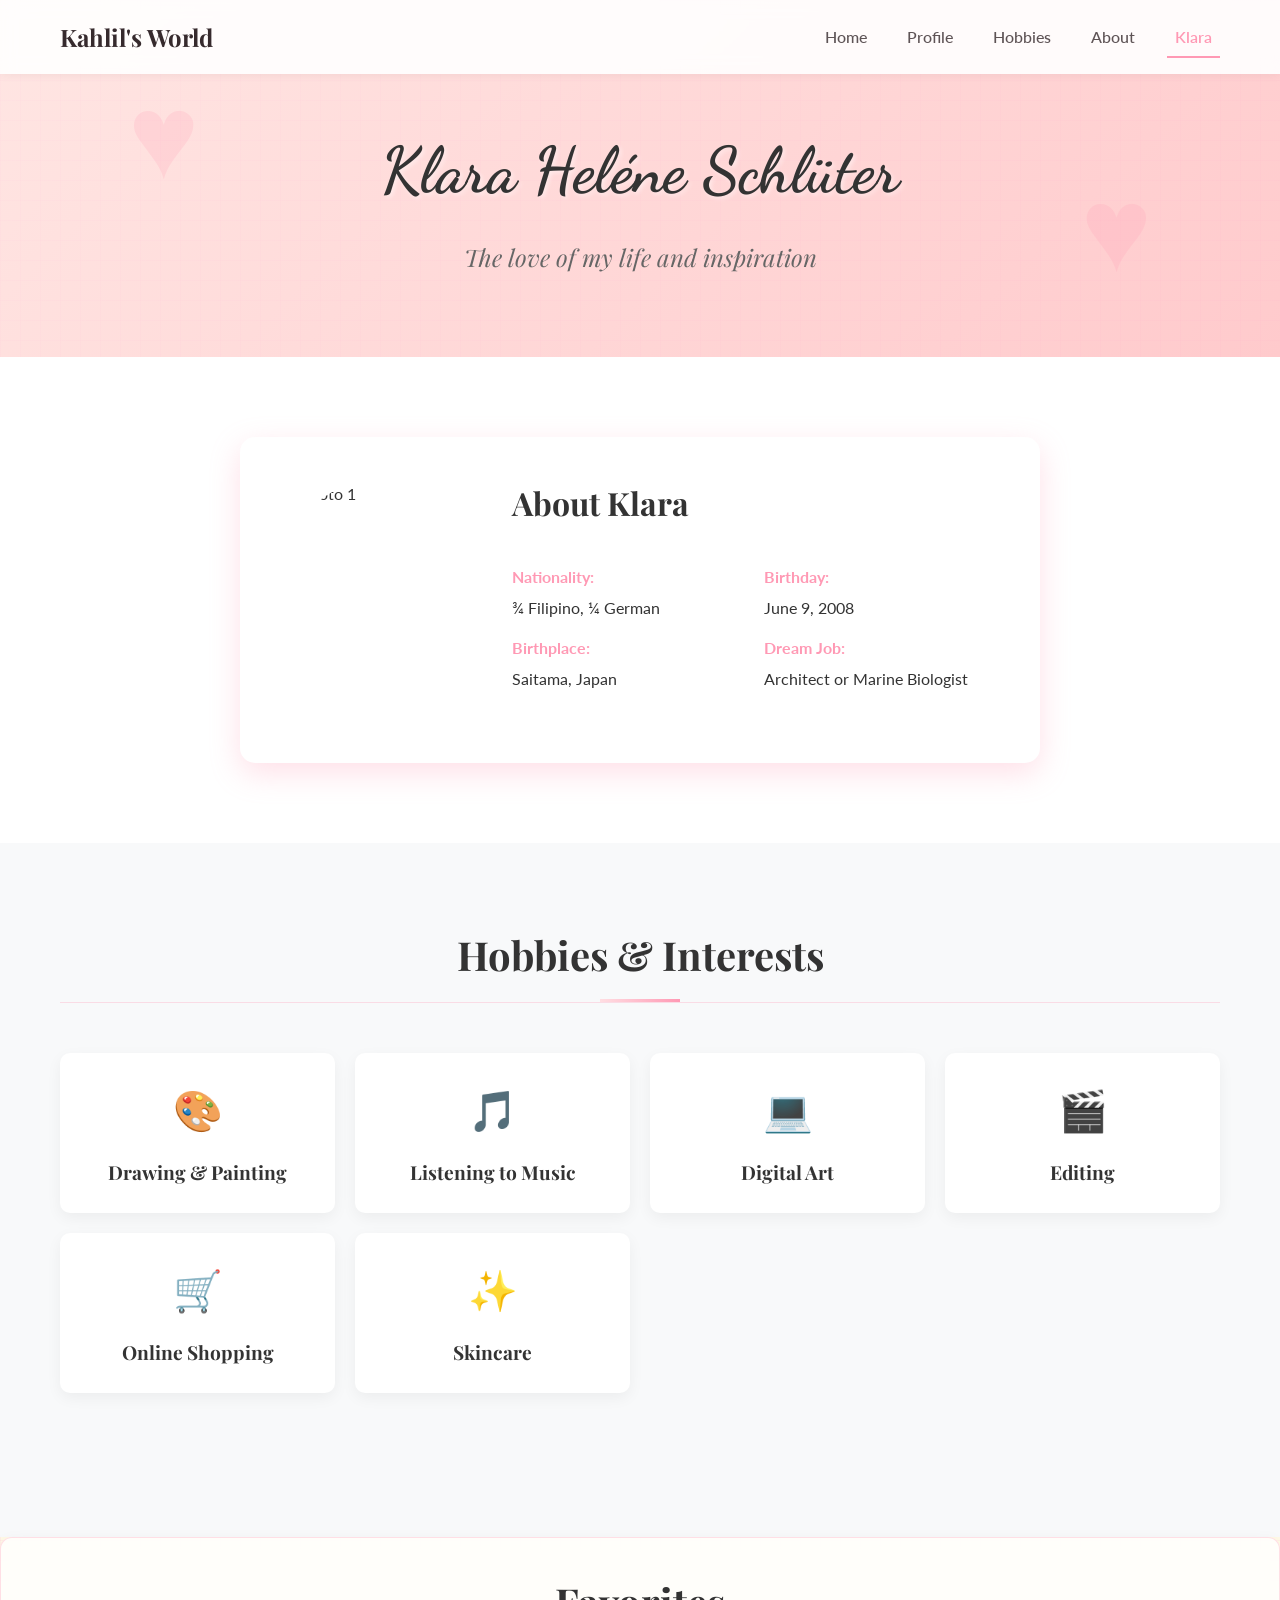
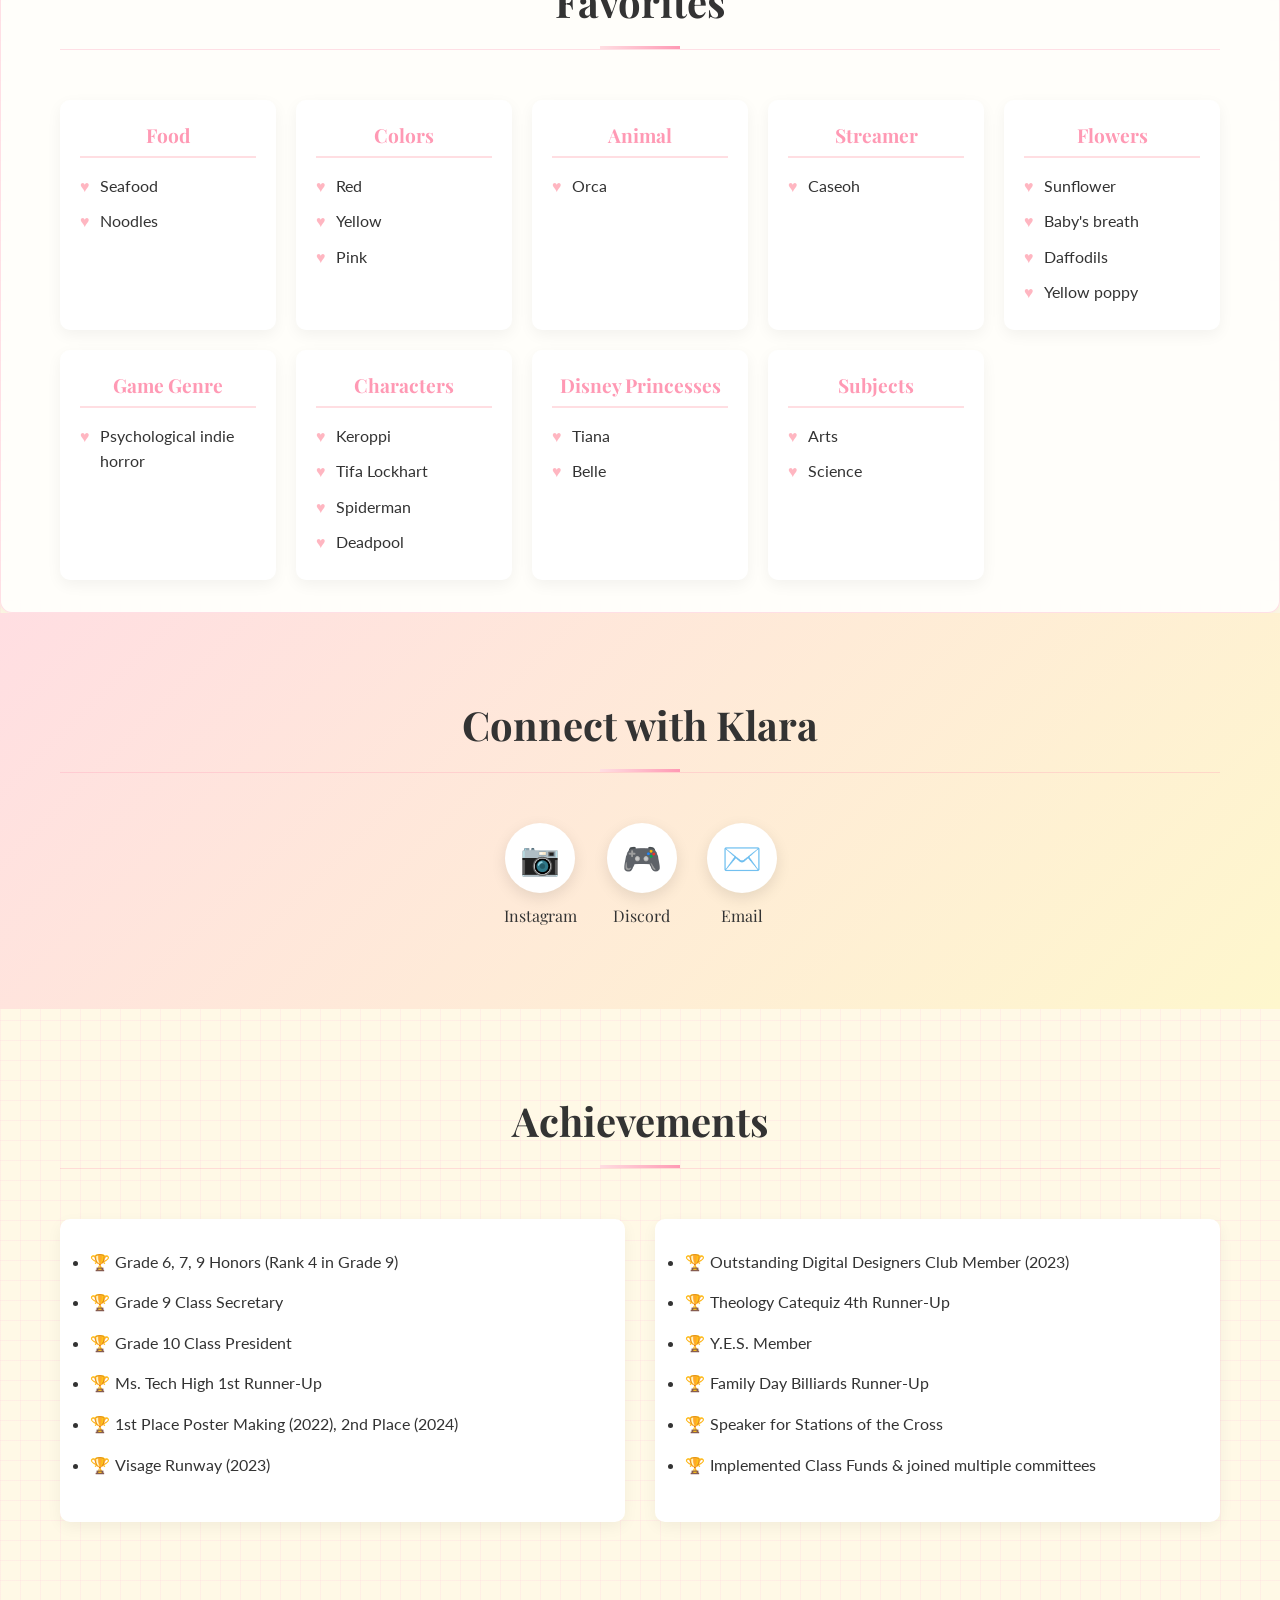
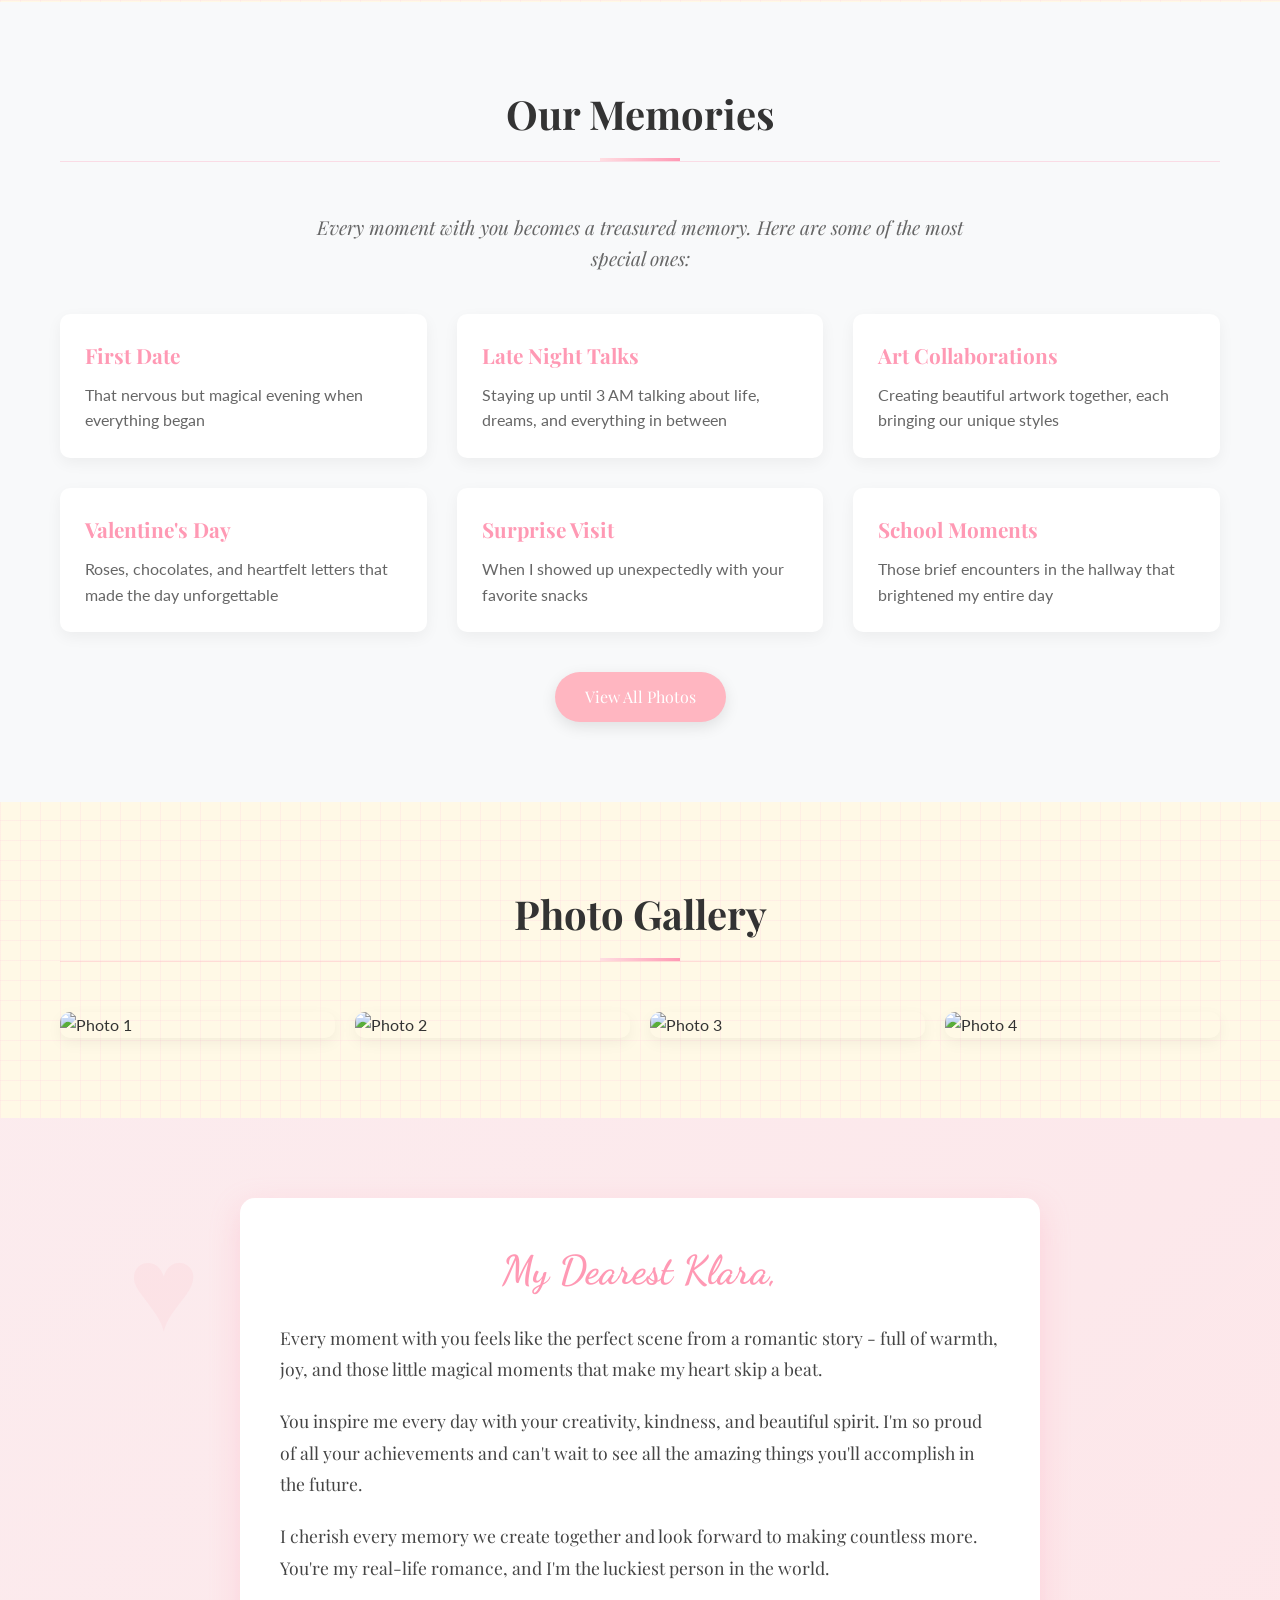
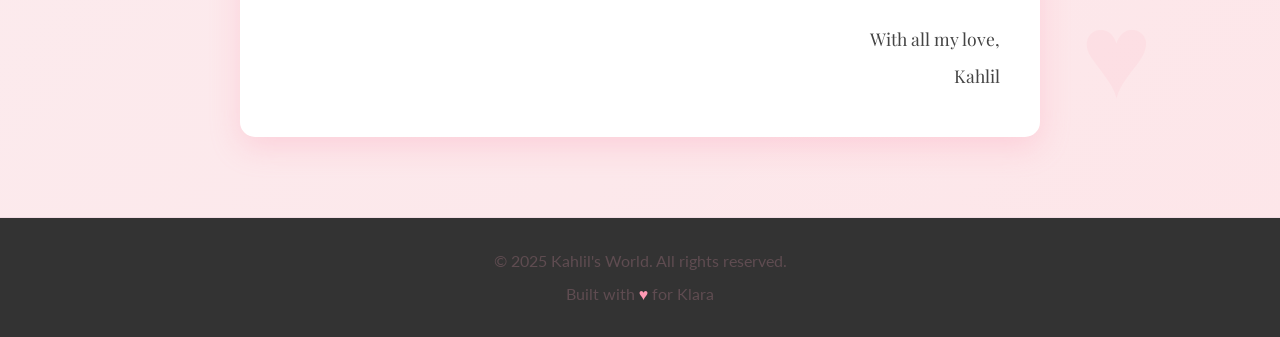
==== commit 1b555a01: "Update lovable.html" ====
--- a/public/lovable.html
+++ b/public/lovable.html
@@ -39,7 +39,7 @@
             <div class="container">
                 <div class="profile-card">
                     <div class="profile-image">
-                        <div class="image-placeholder">K</div>
+                        <img src="Klara.jpg" alt="Photo 1">
                     </div>
                     <div class="profile-details">
                         <h2>About Klara</h2>
@@ -257,33 +257,25 @@
             </div>
         </section>
         
-        <section class="gallery-section">
-            <div class="container">
-                <h2 class="section-title">Photo Gallery</h2>
-                <div class="gallery-grid">
-                    <div class="gallery-item">
-                        <div class="photo-placeholder">
-                            <span>Photo 1</span>
-                        </div>
-                    </div>
-                    <div class="gallery-item">
-                        <div class="photo-placeholder">
-                            <span>Photo 2</span>
-                        </div>
-                    </div>
-                    <div class="gallery-item">
-                        <div class="photo-placeholder">
-                            <span>Photo 3</span>
-                        </div>
-                    </div>
-                    <div class="gallery-item">
-                        <div class="photo-placeholder">
-                            <span>Photo 4</span>
-                        </div>
-                    </div>
-                </div>
-            </div>
-        </section>
+      <section class="gallery-section">
+    <div class="container">
+        <h2 class="section-title">Photo Gallery</h2>
+        <div class="gallery-grid">
+            <div class="gallery-item">
+                <img src="Klarakokomi.jpg" alt="Photo 1">
+            </div>
+            <div class="gallery-item">
+                <img src="menklara.jpg" alt="Photo 2">
+            </div>
+            <div class="gallery-item">
+                <img src="Klaracat.jpg" alt="Photo 3">
+            </div>
+            <div class="gallery-item">
+                <img src="images/photo4.jpg" alt="Photo 4">
+            </div>
+        </div>
+    </div>
+</section>
         
         <section class="message-section">
             <div class="container">
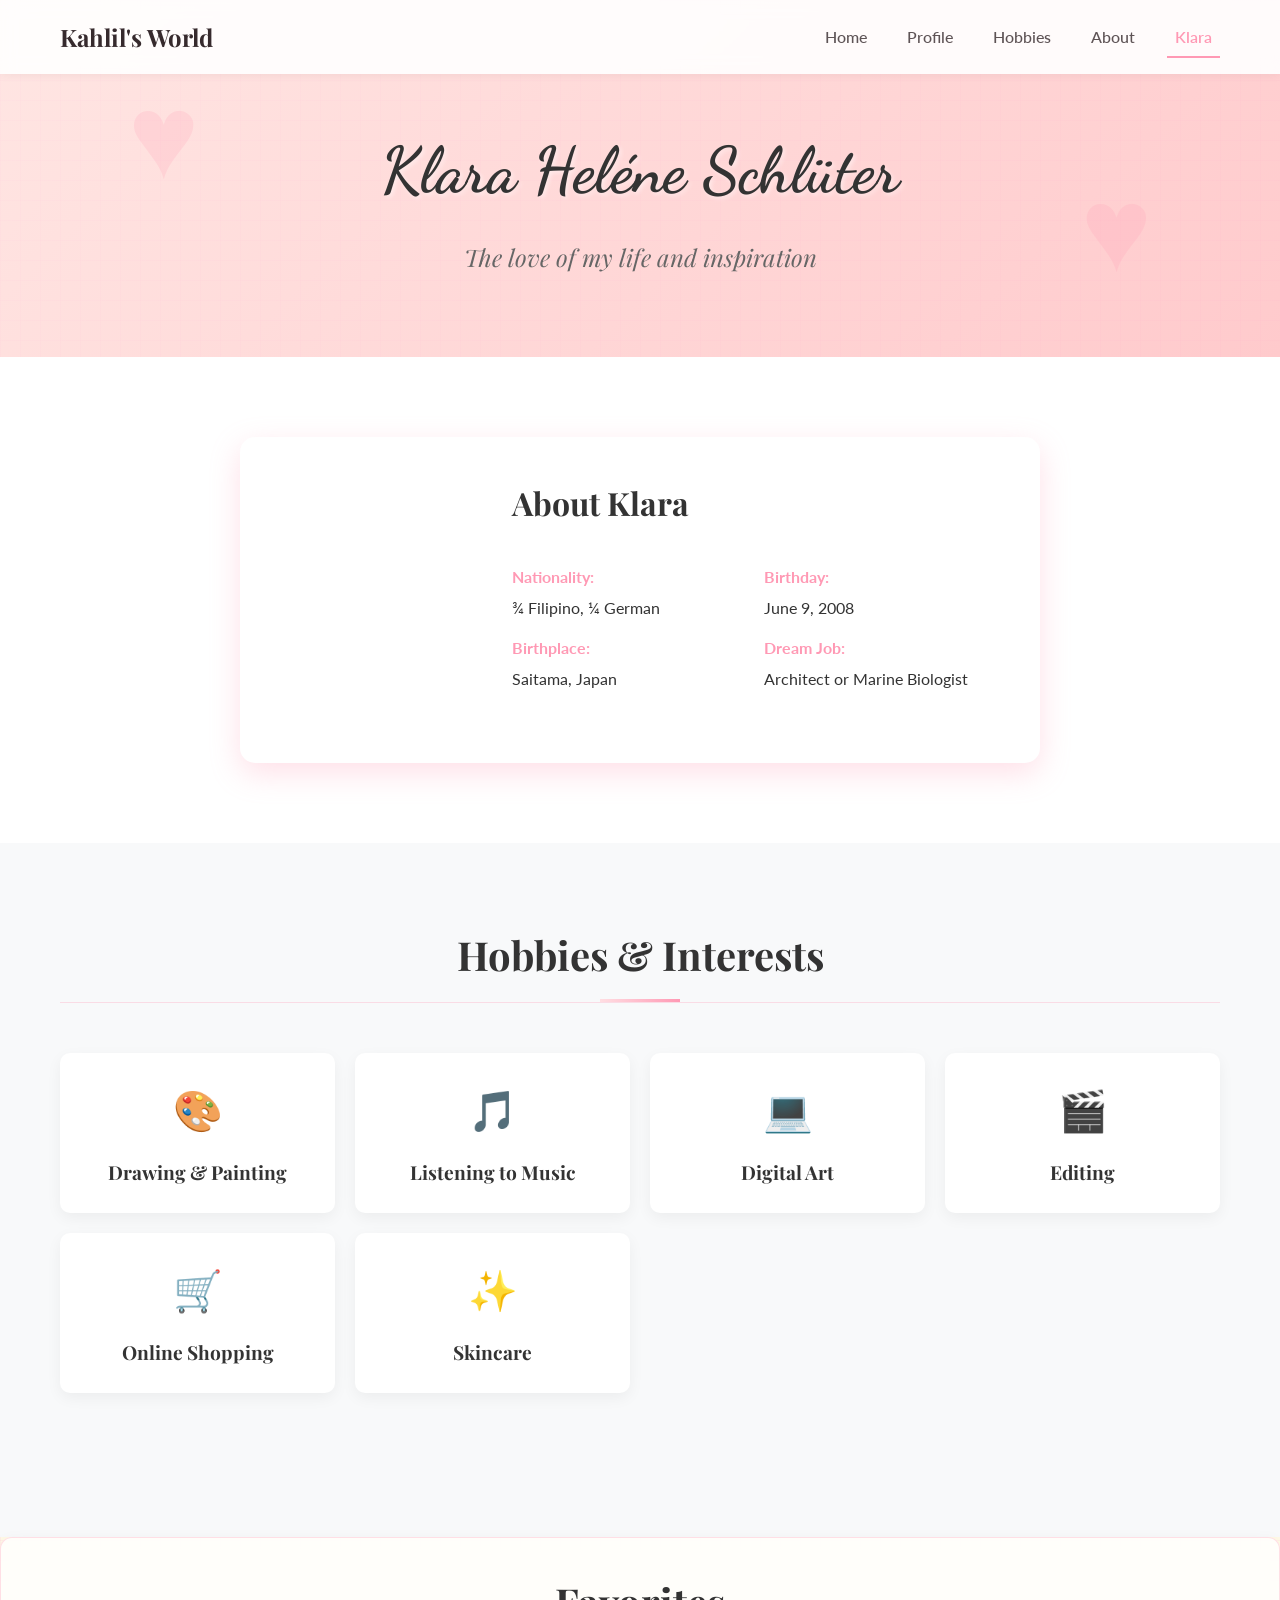
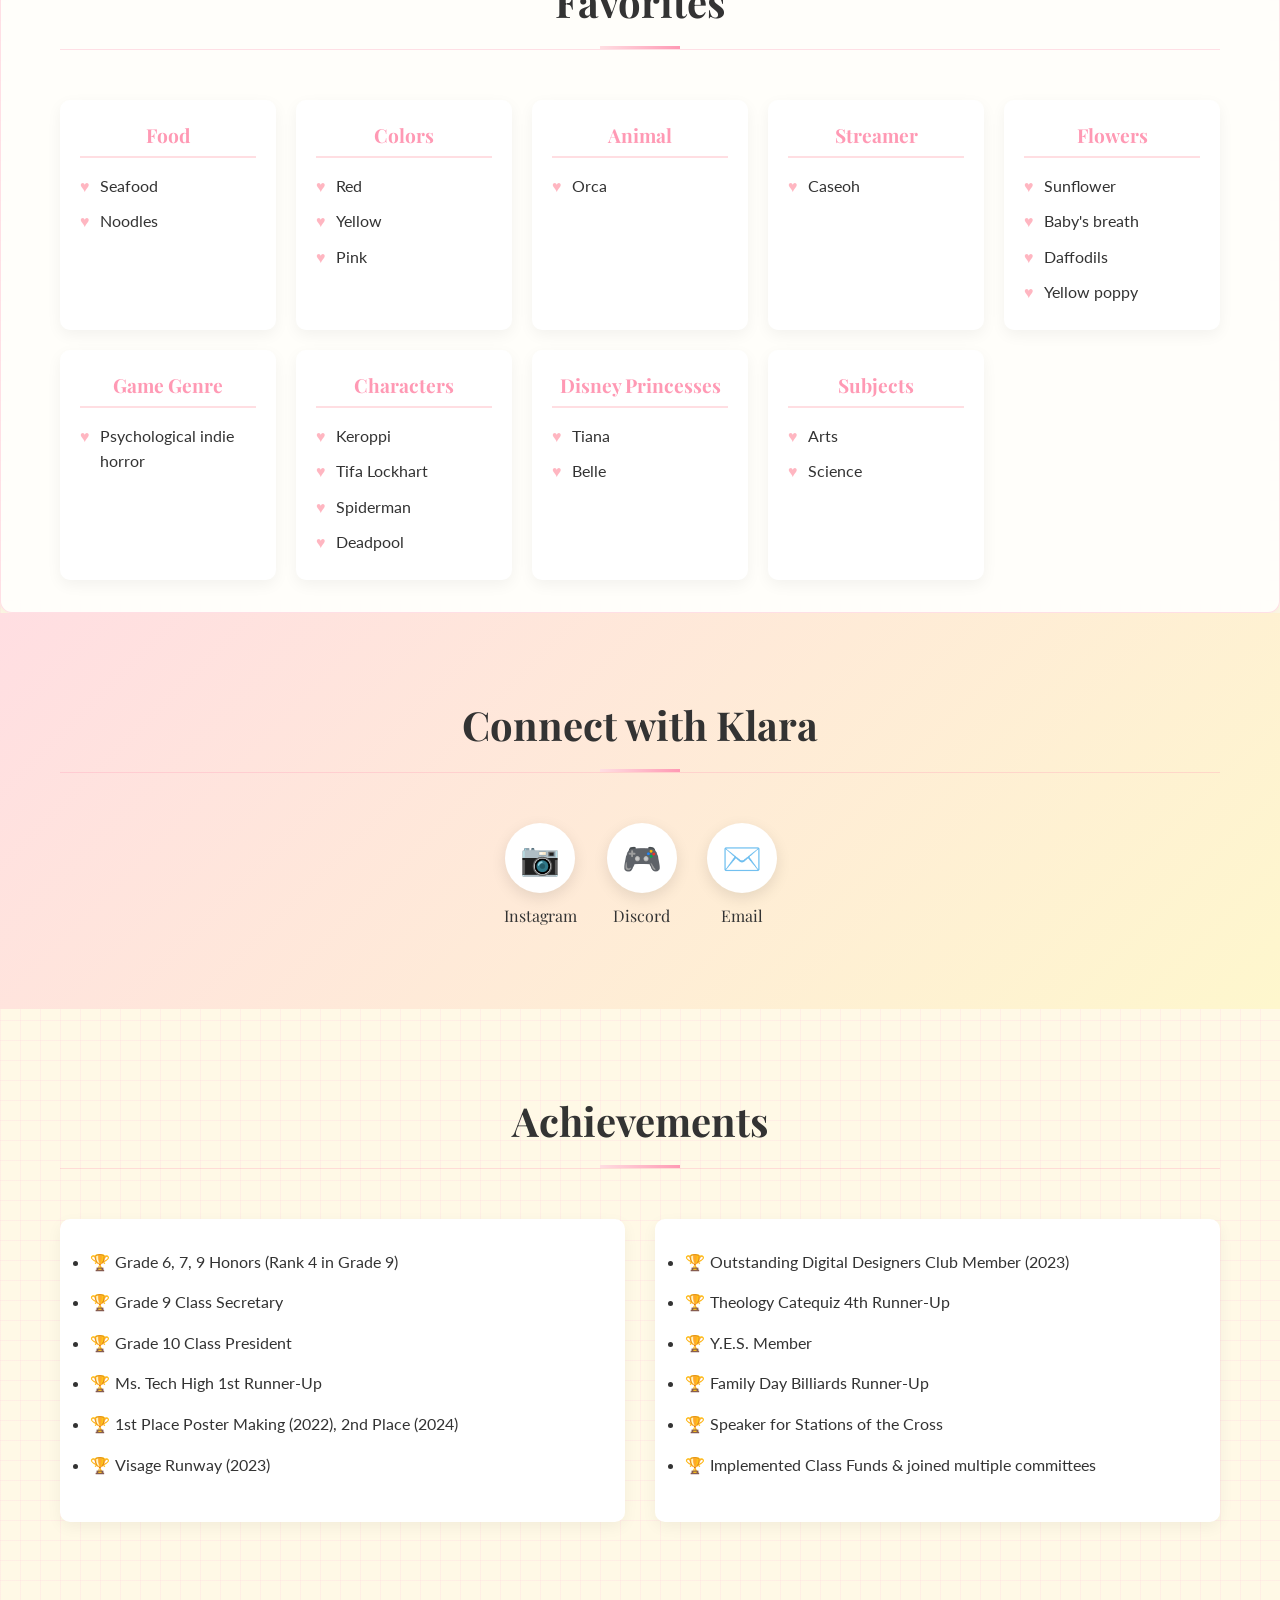
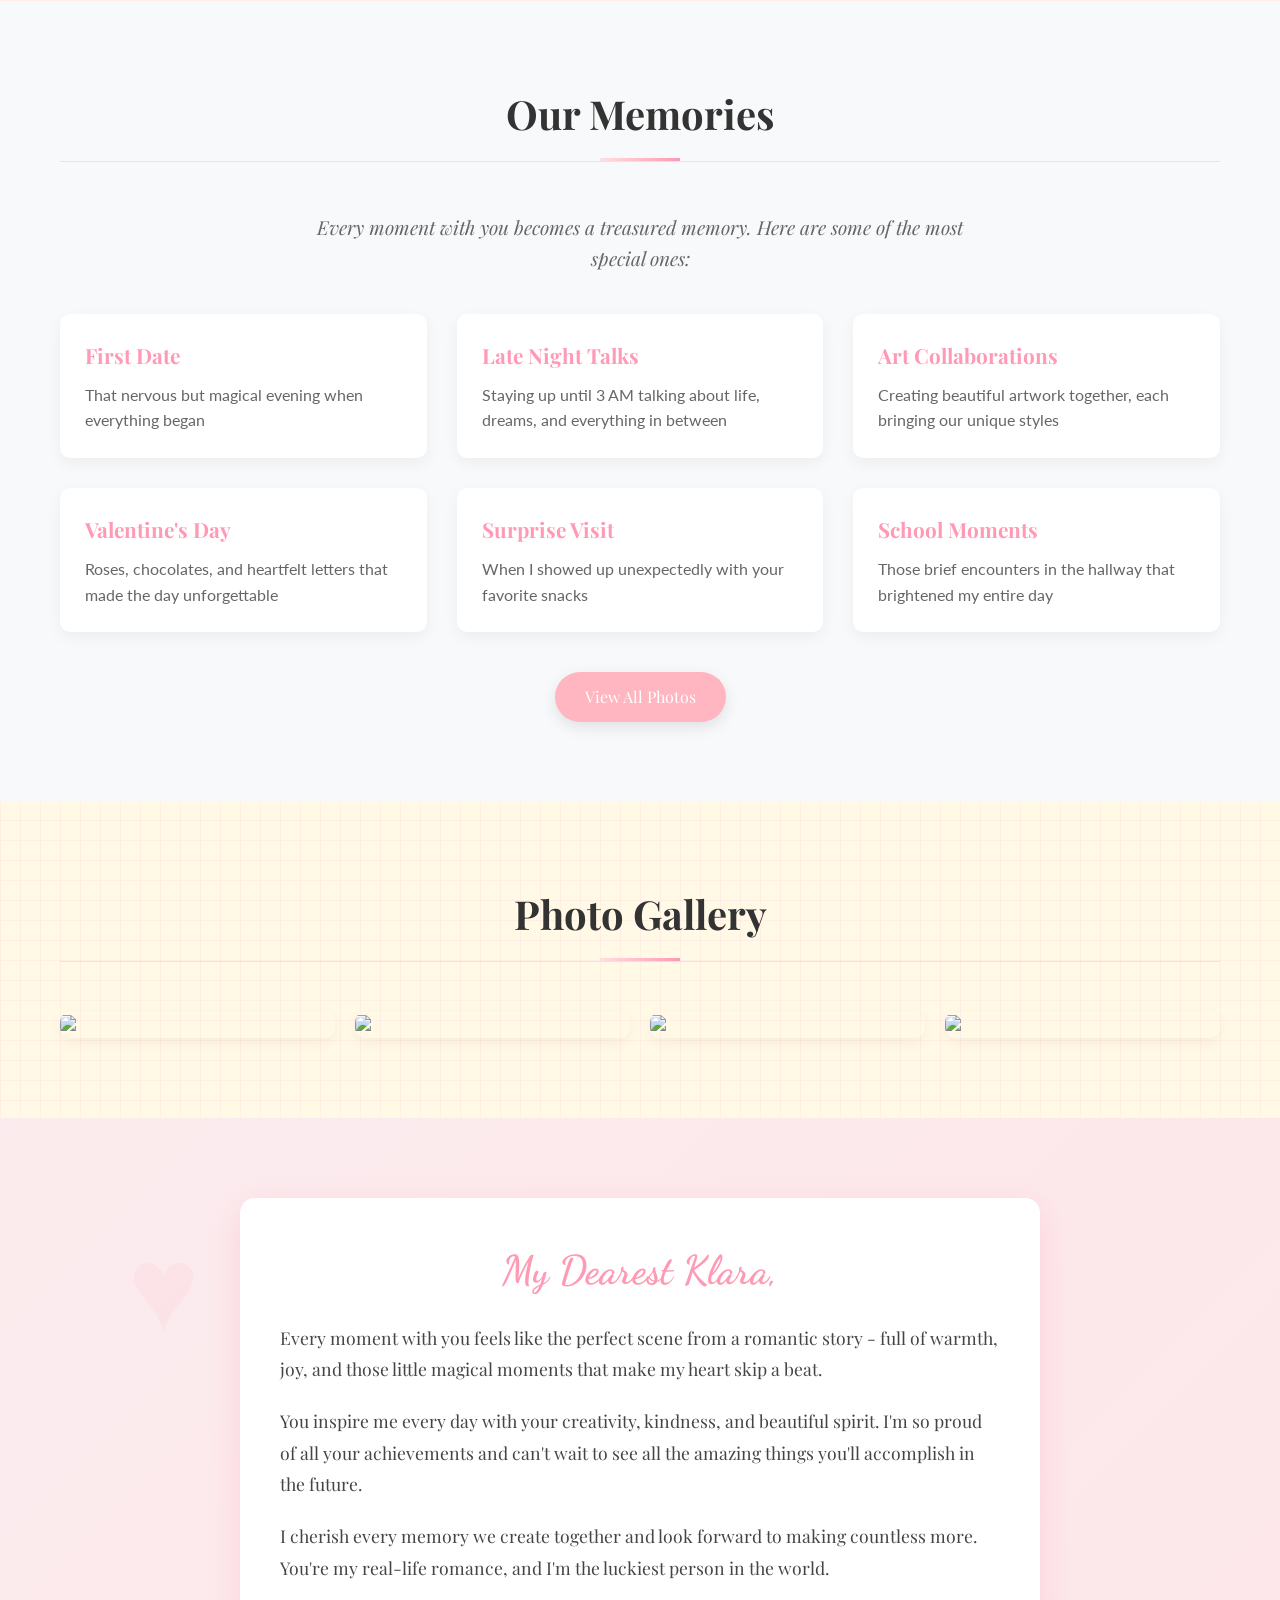
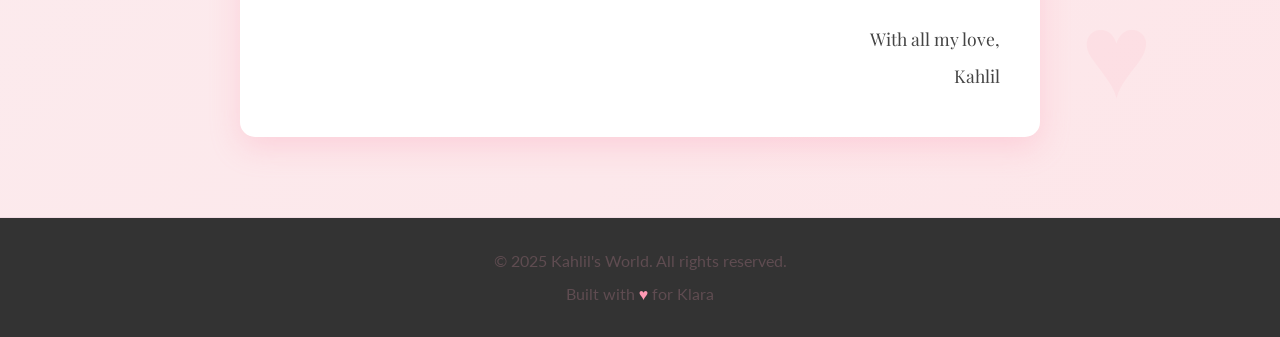
==== commit 14835d4c: "Update lovable.html" ====
--- a/public/lovable.html
+++ b/public/lovable.html
@@ -39,7 +39,7 @@
             <div class="container">
                 <div class="profile-card">
                     <div class="profile-image">
-                        <img src="Klara.jpg" alt="Photo 1">
+                        <img src="Klarapfp.jpg">
                     </div>
                     <div class="profile-details">
                         <h2>About Klara</h2>
@@ -262,16 +262,16 @@
         <h2 class="section-title">Photo Gallery</h2>
         <div class="gallery-grid">
             <div class="gallery-item">
-                <img src="Klarakokomi.jpg" alt="Photo 1">
+                <img src="Klarakokomi.jpg">
             </div>
             <div class="gallery-item">
-                <img src="menklara.jpg" alt="Photo 2">
+                <img src="menklara.jpg">
             </div>
             <div class="gallery-item">
-                <img src="Klaracat.jpg" alt="Photo 3">
+                <img src="Klaracat.jpg">
             </div>
             <div class="gallery-item">
-                <img src="images/photo4.jpg" alt="Photo 4">
+                <img src="Klarankids.jpg">
             </div>
         </div>
     </div>
